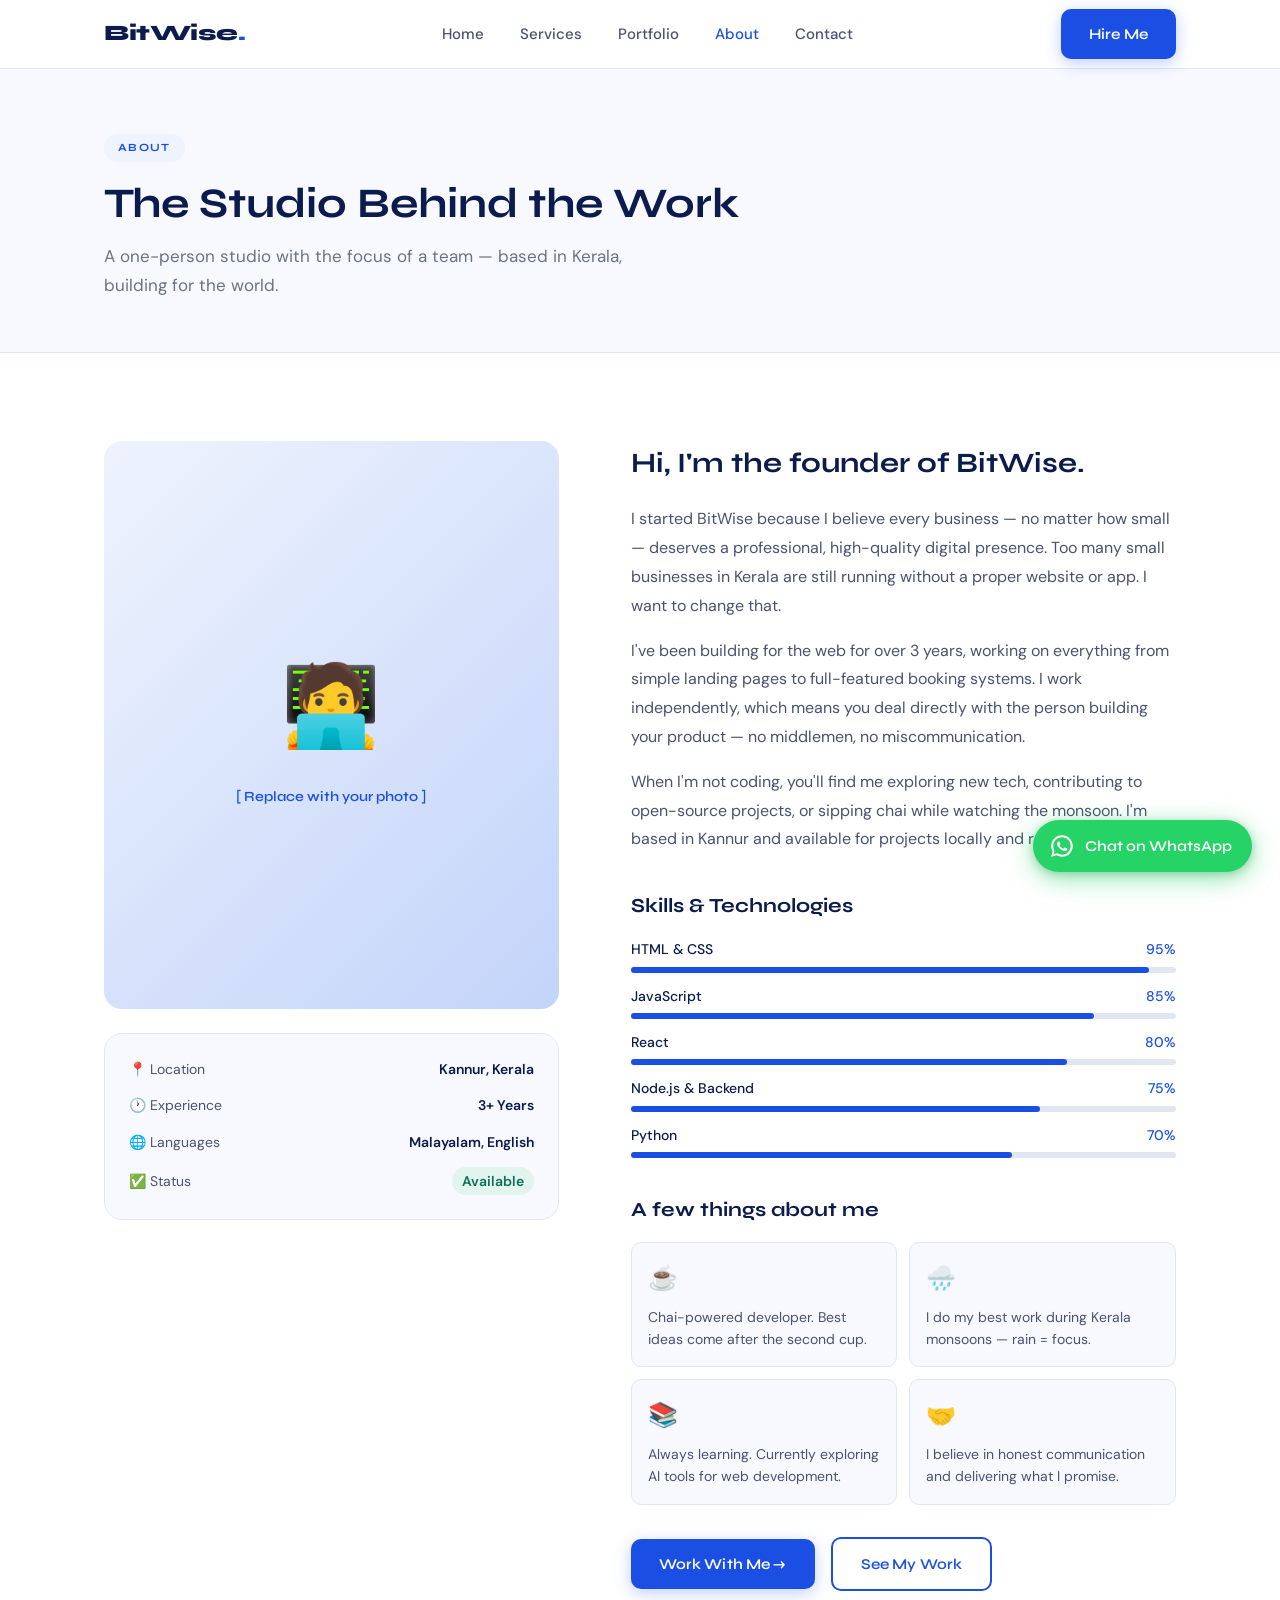
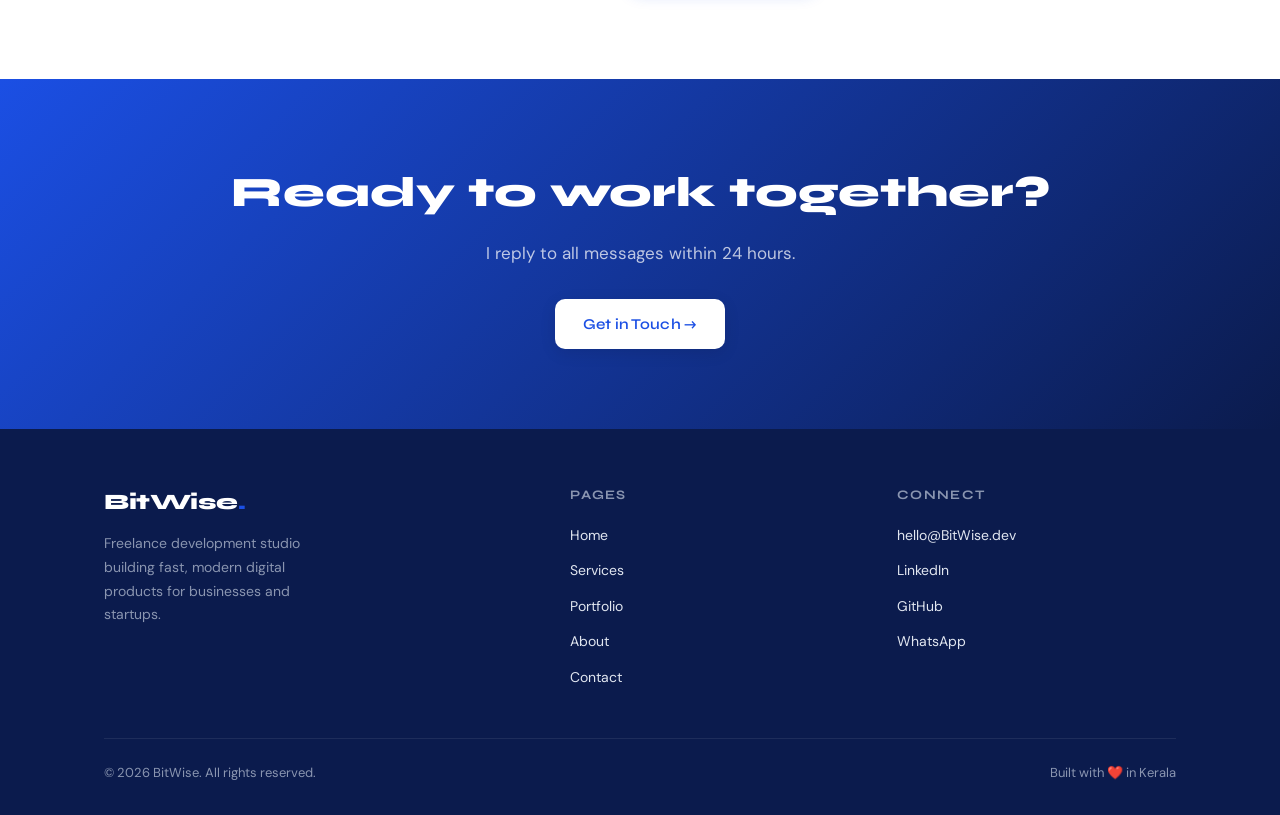
==== about.html @ d776d539 "Add files via upload" ====
<!DOCTYPE html>
<html lang="en">
<head>
  <meta charset="UTF-8" />
  <meta name="viewport" content="width=device-width, initial-scale=1.0" />
  <title>About — BitWise</title>
  <meta name="description" content="Learn about BitWise — a freelance development studio based in Kerala, India." />
  <link rel="stylesheet" href="style.css" />
</head>
<body>

  <nav class="navbar">
    <div class="container nav-inner">
      <a href="index.html" class="nav-logo">BitWise<span>.</span></a>
      <ul class="nav-links">
        <li><a href="index.html">Home</a></li>
        <li><a href="services.html">Services</a></li>
        <li><a href="portfolio.html">Portfolio</a></li>
        <li><a href="about.html" class="active">About</a></li>
        <li><a href="contact.html">Contact</a></li>
      </ul>
      <a href="contact.html" class="btn btn-primary nav-cta">Hire Me</a>
      <div class="nav-hamburger" onclick="openMenu()"><span></span><span></span><span></span></div>
    </div>
  </nav>
  <div class="mobile-menu" id="mobileMenu">
    <button class="mobile-close" onclick="closeMenu()">✕</button>
    <a href="index.html" onclick="closeMenu()">Home</a>
    <a href="services.html" onclick="closeMenu()">Services</a>
    <a href="portfolio.html" onclick="closeMenu()">Portfolio</a>
    <a href="about.html" onclick="closeMenu()">About</a>
    <a href="contact.html" onclick="closeMenu()">Contact</a>
    <a href="contact.html" class="btn btn-primary" onclick="closeMenu()">Hire Me</a>
  </div>

  <!-- PAGE HEADER -->
  <section style="background:var(--off-white);border-bottom:1px solid var(--gray-200);padding:64px 0 52px;">
    <div class="container">
      <div class="tag fade-up">About</div>
      <h1 class="section-title fade-up delay-1">The Studio Behind the Work</h1>
      <p class="section-sub fade-up delay-2">A one-person studio with the focus of a team — based in Kerala, building for the world.</p>
    </div>
  </section>

  <!-- ABOUT CONTENT -->
  <section class="section">
    <div class="container">
      <div style="display:grid;grid-template-columns:1fr 1.2fr;gap:72px;align-items:start;">

        <!-- Photo placeholder -->
        <div style="position:sticky;top:88px;">
          <div style="background:linear-gradient(135deg,var(--blue-light),var(--blue-mid));border-radius:var(--radius-lg);aspect-ratio:4/5;display:flex;flex-direction:column;align-items:center;justify-content:center;gap:16px;">
            <div style="font-size:80px;">🧑‍💻</div>
            <p style="font-family:var(--font-head);font-size:14px;font-weight:600;color:var(--blue);">[ Replace with your photo ]</p>
          </div>
          <div style="margin-top:24px;background:var(--off-white);border:1px solid var(--gray-200);border-radius:var(--radius-lg);padding:24px;">
            <div style="display:flex;flex-direction:column;gap:14px;">
              <div style="display:flex;justify-content:space-between;align-items:center;font-size:14px;">
                <span style="color:var(--gray-600);">📍 Location</span>
                <span style="font-weight:600;color:var(--navy);">Kannur, Kerala</span>
              </div>
              <div style="display:flex;justify-content:space-between;align-items:center;font-size:14px;">
                <span style="color:var(--gray-600);">🕐 Experience</span>
                <span style="font-weight:600;color:var(--navy);">3+ Years</span>
              </div>
              <div style="display:flex;justify-content:space-between;align-items:center;font-size:14px;">
                <span style="color:var(--gray-600);">🌐 Languages</span>
                <span style="font-weight:600;color:var(--navy);">Malayalam, English</span>
              </div>
              <div style="display:flex;justify-content:space-between;align-items:center;font-size:14px;">
                <span style="color:var(--gray-600);">✅ Status</span>
                <span style="font-weight:600;color:#0F6E56;background:#E1F5EE;padding:3px 10px;border-radius:100px;">Available</span>
              </div>
            </div>
          </div>
        </div>

        <!-- Story -->
        <div>
          <h2 style="font-family:var(--font-head);font-size:28px;font-weight:700;color:var(--navy);margin-bottom:20px;">Hi, I'm the founder of BitWise.</h2>
          <div style="display:flex;flex-direction:column;gap:16px;font-size:16px;color:var(--gray-600);line-height:1.8;margin-bottom:36px;">
            <p>I started BitWise because I believe every business — no matter how small — deserves a professional, high-quality digital presence. Too many small businesses in Kerala are still running without a proper website or app. I want to change that.</p>
            <p>I've been building for the web for over 3 years, working on everything from simple landing pages to full-featured booking systems. I work independently, which means you deal directly with the person building your product — no middlemen, no miscommunication.</p>
            <p>When I'm not coding, you'll find me exploring new tech, contributing to open-source projects, or sipping chai while watching the monsoon. I'm based in Kannur and available for projects locally and remotely.</p>
          </div>

          <!-- Skills -->
          <h3 style="font-family:var(--font-head);font-size:20px;font-weight:700;color:var(--navy);margin-bottom:16px;">Skills & Technologies</h3>
          <div style="display:flex;flex-direction:column;gap:12px;margin-bottom:36px;">
            <div>
              <div style="display:flex;justify-content:space-between;margin-bottom:6px;font-size:14px;font-weight:500;color:var(--navy);">
                <span>HTML & CSS</span><span style="color:var(--blue);">95%</span>
              </div>
              <div style="background:var(--gray-200);border-radius:100px;height:6px;">
                <div style="background:var(--blue);width:95%;height:6px;border-radius:100px;"></div>
              </div>
            </div>
            <div>
              <div style="display:flex;justify-content:space-between;margin-bottom:6px;font-size:14px;font-weight:500;color:var(--navy);">
                <span>JavaScript</span><span style="color:var(--blue);">85%</span>
              </div>
              <div style="background:var(--gray-200);border-radius:100px;height:6px;">
                <div style="background:var(--blue);width:85%;height:6px;border-radius:100px;"></div>
              </div>
            </div>
            <div>
              <div style="display:flex;justify-content:space-between;margin-bottom:6px;font-size:14px;font-weight:500;color:var(--navy);">
                <span>React</span><span style="color:var(--blue);">80%</span>
              </div>
              <div style="background:var(--gray-200);border-radius:100px;height:6px;">
                <div style="background:var(--blue);width:80%;height:6px;border-radius:100px;"></div>
              </div>
            </div>
            <div>
              <div style="display:flex;justify-content:space-between;margin-bottom:6px;font-size:14px;font-weight:500;color:var(--navy);">
                <span>Node.js & Backend</span><span style="color:var(--blue);">75%</span>
              </div>
              <div style="background:var(--gray-200);border-radius:100px;height:6px;">
                <div style="background:var(--blue);width:75%;height:6px;border-radius:100px;"></div>
              </div>
            </div>
            <div>
              <div style="display:flex;justify-content:space-between;margin-bottom:6px;font-size:14px;font-weight:500;color:var(--navy);">
                <span>Python</span><span style="color:var(--blue);">70%</span>
              </div>
              <div style="background:var(--gray-200);border-radius:100px;height:6px;">
                <div style="background:var(--blue);width:70%;height:6px;border-radius:100px;"></div>
              </div>
            </div>
          </div>

          <!-- Fun facts -->
          <h3 style="font-family:var(--font-head);font-size:20px;font-weight:700;color:var(--navy);margin-bottom:16px;">A few things about me</h3>
          <div style="display:grid;grid-template-columns:1fr 1fr;gap:12px;">
            <div style="background:var(--off-white);border:1px solid var(--gray-200);border-radius:var(--radius);padding:16px;">
              <div style="font-size:24px;margin-bottom:8px;">☕</div>
              <div style="font-size:14px;color:var(--gray-600);">Chai-powered developer. Best ideas come after the second cup.</div>
            </div>
            <div style="background:var(--off-white);border:1px solid var(--gray-200);border-radius:var(--radius);padding:16px;">
              <div style="font-size:24px;margin-bottom:8px;">🌧️</div>
              <div style="font-size:14px;color:var(--gray-600);">I do my best work during Kerala monsoons — rain = focus.</div>
            </div>
            <div style="background:var(--off-white);border:1px solid var(--gray-200);border-radius:var(--radius);padding:16px;">
              <div style="font-size:24px;margin-bottom:8px;">📚</div>
              <div style="font-size:14px;color:var(--gray-600);">Always learning. Currently exploring AI tools for web development.</div>
            </div>
            <div style="background:var(--off-white);border:1px solid var(--gray-200);border-radius:var(--radius);padding:16px;">
              <div style="font-size:24px;margin-bottom:8px;">🤝</div>
              <div style="font-size:14px;color:var(--gray-600);">I believe in honest communication and delivering what I promise.</div>
            </div>
          </div>

          <div style="margin-top:32px;">
            <a href="contact.html" class="btn btn-primary" style="margin-right:12px;">Work With Me →</a>
            <a href="portfolio.html" class="btn btn-outline">See My Work</a>
          </div>
        </div>

      </div>
    </div>
  </section>

  <!-- CTA -->
  <section style="background:linear-gradient(135deg,var(--blue) 0%,var(--navy) 100%);padding:80px 0;">
    <div class="container text-center">
      <h2 style="font-family:var(--font-head);font-size:clamp(26px,4vw,42px);font-weight:800;color:white;margin-bottom:14px;">Ready to work together?</h2>
      <p style="font-size:17px;color:rgba(255,255,255,0.72);margin-bottom:32px;">I reply to all messages within 24 hours.</p>
      <a href="contact.html" class="btn btn-white">Get in Touch →</a>
    </div>
  </section>

  <footer>
    <div class="container">
      <div class="footer-inner">
        <div class="footer-brand">
          <div class="nav-logo">BitWise<span style="color:var(--blue);">.</span></div>
          <p>Freelance development studio building fast, modern digital products for businesses and startups.</p>
        </div>
        <div class="footer-col">
          <h4>Pages</h4>
          <ul>
            <li><a href="index.html">Home</a></li>
            <li><a href="services.html">Services</a></li>
            <li><a href="portfolio.html">Portfolio</a></li>
            <li><a href="about.html">About</a></li>
            <li><a href="contact.html">Contact</a></li>
          </ul>
        </div>
        <div class="footer-col">
          <h4>Connect</h4>
          <ul>
            <li><a href="mailto:hello@BitWise.dev">hello@BitWise.dev</a></li>
            <li><a href="#">LinkedIn</a></li>
            <li><a href="#">GitHub</a></li>
            <li><a href="#">WhatsApp</a></li>
          </ul>
        </div>
      </div>
      <div class="footer-bottom">
        <span>© 2026 BitWise. All rights reserved.</span>
        <span>Built with ❤️ in Kerala</span>
      </div>
    </div>
  </footer>

  <!-- ===== FLOATING WHATSAPP BUTTON ===== -->
  <a href="https://wa.me/919999999999" target="_blank" rel="noopener noreferrer" id="whatsappBtn" title="Chat on WhatsApp">
    <svg xmlns="http://www.w3.org/2000/svg" viewBox="0 0 48 48" width="26" height="26" fill="white">
      <path d="M24 4C13 4 4 13 4 24c0 3.6 1 7 2.7 9.9L4 44l10.4-2.7C17.2 43 20.5 44 24 44c11 0 20-9 20-20S35 4 24 4zm0 36c-3.1 0-6.1-.8-8.7-2.4l-.6-.4-6.2 1.6 1.7-6-.4-.6C8.8 30.1 8 27.1 8 24 8 15.2 15.2 8 24 8s16 7.2 16 16-7.2 16-16 16zm8.7-11.8c-.5-.2-2.8-1.4-3.2-1.5-.4-.2-.7-.2-1 .2-.3.5-1.2 1.5-1.4 1.8-.3.3-.5.3-1 .1-.5-.2-2-.7-3.8-2.3-1.4-1.2-2.3-2.8-2.6-3.2-.3-.5 0-.7.2-1 .2-.2.5-.5.7-.8.2-.3.3-.5.4-.8.1-.3 0-.6-.1-.8-.1-.2-1-2.5-1.4-3.4-.4-.9-.8-.8-1-.8h-.9c-.3 0-.8.1-1.2.6-.4.5-1.6 1.6-1.6 3.8s1.7 4.4 1.9 4.7c.2.3 3.3 5.1 8 7.1 1.1.5 2 .8 2.7 1 1.1.3 2.2.3 3 .2.9-.1 2.8-1.1 3.2-2.2.4-1.1.4-2 .3-2.2-.2-.2-.5-.3-1-.5z"/>
    </svg>
    <span>Chat on WhatsApp</span>
  </a>

  <script>
    function openMenu() { document.getElementById('mobileMenu').classList.add('open'); }
    function closeMenu() { document.getElementById('mobileMenu').classList.remove('open'); }
  </script>
</body>
</html>
---- style.css ----
/* =========================================
   NIL — Freelance Development Studio
   style.css — shared across all pages
   ========================================= */

@import url('https://fonts.googleapis.com/css2?family=Syne:wght@400;500;600;700;800&family=DM+Sans:ital,opsz,wght@0,9..40,300;0,9..40,400;0,9..40,500;1,9..40,300&display=swap');

/* ---- CSS Variables ---- */
:root {
  --blue:        #1B4FE4;
  --blue-dark:   #1239B5;
  --blue-light:  #EEF3FD;
  --blue-mid:    #C3D4FA;
  --navy:        #0B1B4D;
  --white:       #FFFFFF;
  --off-white:   #F7F9FF;
  --gray-100:    #F0F2F8;
  --gray-200:    #E1E6F0;
  --gray-400:    #8A95B0;
  --gray-600:    #4A5270;
  --gray-800:    #1E2340;
  --text:        #111827;
  --text-light:  #6B7280;
  --radius:      10px;
  --radius-lg:   18px;
  --shadow:      0 4px 24px rgba(27,79,228,0.10);
  --shadow-lg:   0 12px 40px rgba(27,79,228,0.16);
  --transition:  0.25s cubic-bezier(0.4,0,0.2,1);
  --font-head:   'Syne', sans-serif;
  --font-body:   'DM Sans', sans-serif;
  --max-w:       1120px;
}

/* ---- Reset ---- */
*, *::before, *::after { box-sizing: border-box; margin: 0; padding: 0; }
html { scroll-behavior: smooth; }
body {
  font-family: var(--font-body);
  color: var(--text);
  background: var(--white);
  line-height: 1.6;
  -webkit-font-smoothing: antialiased;
}
a { text-decoration: none; color: inherit; }
img { max-width: 100%; display: block; }
ul { list-style: none; }

/* ---- Utility ---- */
.container { max-width: var(--max-w); margin: 0 auto; padding: 0 24px; }
.section { padding: 88px 0; }
.section-sm { padding: 56px 0; }
.tag {
  display: inline-block;
  font-family: var(--font-head);
  font-size: 11px;
  font-weight: 700;
  letter-spacing: 0.12em;
  text-transform: uppercase;
  color: var(--blue);
  background: var(--blue-light);
  padding: 5px 14px;
  border-radius: 100px;
  margin-bottom: 18px;
}
.section-title {
  font-family: var(--font-head);
  font-size: clamp(28px, 4vw, 42px);
  font-weight: 700;
  color: var(--navy);
  line-height: 1.15;
  margin-bottom: 14px;
}
.section-sub {
  font-size: 17px;
  color: var(--text-light);
  max-width: 520px;
  line-height: 1.7;
}
.text-center { text-align: center; }
.text-center .section-sub { margin: 0 auto; }

/* ---- Buttons ---- */
.btn {
  display: inline-flex;
  align-items: center;
  gap: 8px;
  font-family: var(--font-head);
  font-size: 15px;
  font-weight: 600;
  padding: 13px 28px;
  border-radius: var(--radius);
  border: none;
  cursor: pointer;
  transition: var(--transition);
  letter-spacing: 0.01em;
}
.btn-primary {
  background: var(--blue);
  color: var(--white);
  box-shadow: 0 4px 16px rgba(27,79,228,0.28);
}
.btn-primary:hover {
  background: var(--blue-dark);
  transform: translateY(-2px);
  box-shadow: 0 8px 24px rgba(27,79,228,0.35);
}
.btn-outline {
  background: transparent;
  color: var(--blue);
  border: 2px solid var(--blue);
}
.btn-outline:hover {
  background: var(--blue-light);
  transform: translateY(-2px);
}
.btn-white {
  background: var(--white);
  color: var(--blue);
  box-shadow: 0 4px 16px rgba(0,0,0,0.10);
}
.btn-white:hover {
  transform: translateY(-2px);
  box-shadow: 0 8px 24px rgba(0,0,0,0.15);
}

/* ---- Navbar ---- */
.navbar {
  position: sticky;
  top: 0;
  z-index: 100;
  background: rgba(255,255,255,0.92);
  backdrop-filter: blur(12px);
  border-bottom: 1px solid var(--gray-200);
}
.nav-inner {
  display: flex;
  align-items: center;
  justify-content: space-between;
  height: 68px;
}
.nav-logo {
  font-family: var(--font-head);
  font-size: 22px;
  font-weight: 800;
  color: var(--navy);
  letter-spacing: -0.02em;
}
.nav-logo span { color: var(--blue); }
.nav-links {
  display: flex;
  align-items: center;
  gap: 36px;
}
.nav-links a {
  font-size: 15px;
  font-weight: 500;
  color: var(--gray-600);
  transition: color var(--transition);
}
.nav-links a:hover, .nav-links a.active { color: var(--blue); }
.nav-cta { margin-left: 12px; }
.nav-hamburger {
  display: none;
  flex-direction: column;
  gap: 5px;
  cursor: pointer;
  padding: 4px;
}
.nav-hamburger span {
  display: block;
  width: 24px;
  height: 2px;
  background: var(--navy);
  border-radius: 2px;
  transition: var(--transition);
}
.mobile-menu {
  display: none;
  position: fixed;
  inset: 0;
  background: var(--white);
  z-index: 200;
  flex-direction: column;
  align-items: center;
  justify-content: center;
  gap: 32px;
}
.mobile-menu.open { display: flex; }
.mobile-menu a {
  font-family: var(--font-head);
  font-size: 28px;
  font-weight: 700;
  color: var(--navy);
  transition: color var(--transition);
}
.mobile-menu a:hover { color: var(--blue); }
.mobile-close {
  position: absolute;
  top: 20px;
  right: 24px;
  font-size: 32px;
  cursor: pointer;
  color: var(--gray-600);
  background: none;
  border: none;
}

/* ---- Footer ---- */
footer {
  background: var(--navy);
  color: var(--gray-200);
  padding: 56px 0 32px;
}
.footer-inner {
  display: grid;
  grid-template-columns: 1.5fr 1fr 1fr;
  gap: 48px;
  margin-bottom: 48px;
}
.footer-brand .nav-logo { color: var(--white); margin-bottom: 12px; }
.footer-brand p { font-size: 14px; color: var(--gray-400); line-height: 1.7; max-width: 240px; }
.footer-col h4 {
  font-family: var(--font-head);
  font-size: 13px;
  font-weight: 700;
  letter-spacing: 0.1em;
  text-transform: uppercase;
  color: var(--gray-400);
  margin-bottom: 16px;
}
.footer-col ul { display: flex; flex-direction: column; gap: 10px; }
.footer-col ul a { font-size: 14px; color: var(--gray-200); transition: color var(--transition); }
.footer-col ul a:hover { color: var(--white); }
.footer-bottom {
  border-top: 1px solid rgba(255,255,255,0.08);
  padding-top: 24px;
  display: flex;
  align-items: center;
  justify-content: space-between;
  font-size: 13px;
  color: var(--gray-400);
}

/* ---- Cards ---- */
.card {
  background: var(--white);
  border: 1px solid var(--gray-200);
  border-radius: var(--radius-lg);
  padding: 32px;
  transition: var(--transition);
}
.card:hover {
  border-color: var(--blue-mid);
  box-shadow: var(--shadow);
  transform: translateY(-4px);
}
.card-icon {
  width: 52px;
  height: 52px;
  border-radius: var(--radius);
  background: var(--blue-light);
  display: flex;
  align-items: center;
  justify-content: center;
  margin-bottom: 20px;
  font-size: 24px;
}

/* ---- Grid helpers ---- */
.grid-3 { display: grid; grid-template-columns: repeat(3,1fr); gap: 24px; }
.grid-2 { display: grid; grid-template-columns: repeat(2,1fr); gap: 24px; }

/* ---- Responsive ---- */
@media (max-width: 900px) {
  .grid-3 { grid-template-columns: repeat(2,1fr); }
  .footer-inner { grid-template-columns: 1fr 1fr; }
}
@media (max-width: 640px) {
  .grid-3, .grid-2 { grid-template-columns: 1fr; }
  .footer-inner { grid-template-columns: 1fr; gap: 32px; }
  .nav-links, .nav-cta { display: none; }
  .nav-hamburger { display: flex; }
  .footer-bottom { flex-direction: column; gap: 8px; text-align: center; }
  .section { padding: 64px 0; }
}

/* ---- WhatsApp Floating Button ---- */
#whatsappBtn {
  position: fixed;
  bottom: 28px;
  right: 28px;
  z-index: 99999;
  background: #25D366;
  color: white;
  display: flex;
  align-items: center;
  gap: 10px;
  padding: 13px 20px 13px 16px;
  border-radius: 50px;
  font-family: var(--font-head);
  font-size: 15px;
  font-weight: 600;
  text-decoration: none;
  box-shadow: 0 6px 24px rgba(37,211,102,0.55), 0 2px 8px rgba(0,0,0,0.18);
  transition: transform 0.25s ease, box-shadow 0.25s ease;
  animation: waBounce 1.8s ease infinite;
}
#whatsappBtn:hover {
  transform: translateY(-4px) scale(1.04);
  box-shadow: 0 12px 32px rgba(37,211,102,0.65);
  animation: none;
  color: white;
}
@keyframes waBounce {
  0%, 100% { transform: translateY(0); }
  50%       { transform: translateY(-6px); }
}

/* ---- Page fade-in animation ---- */
@keyframes fadeUp {
  from { opacity: 0; transform: translateY(28px); }
  to   { opacity: 1; transform: translateY(0); }
}
.fade-up { animation: fadeUp 0.65s ease both; }
.delay-1 { animation-delay: 0.1s; }
.delay-2 { animation-delay: 0.2s; }
.delay-3 { animation-delay: 0.3s; }
.delay-4 { animation-delay: 0.4s; }
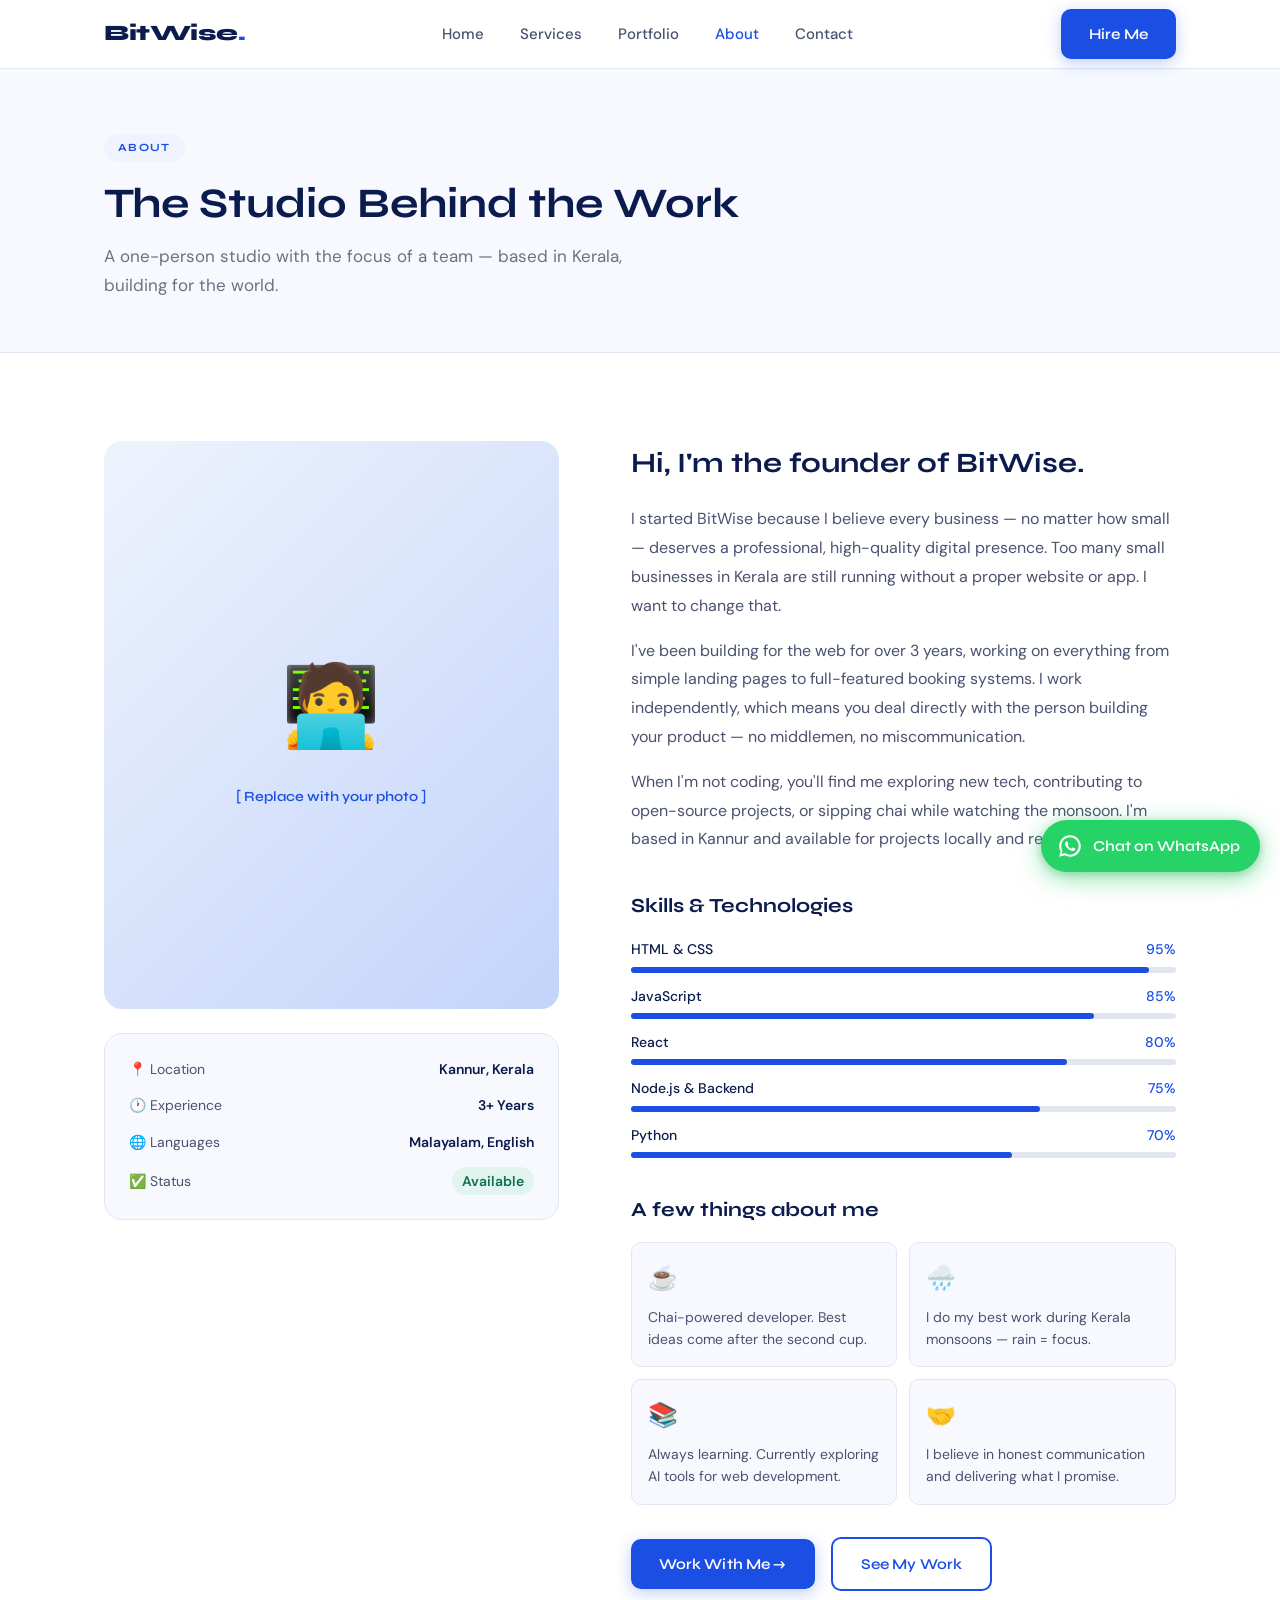
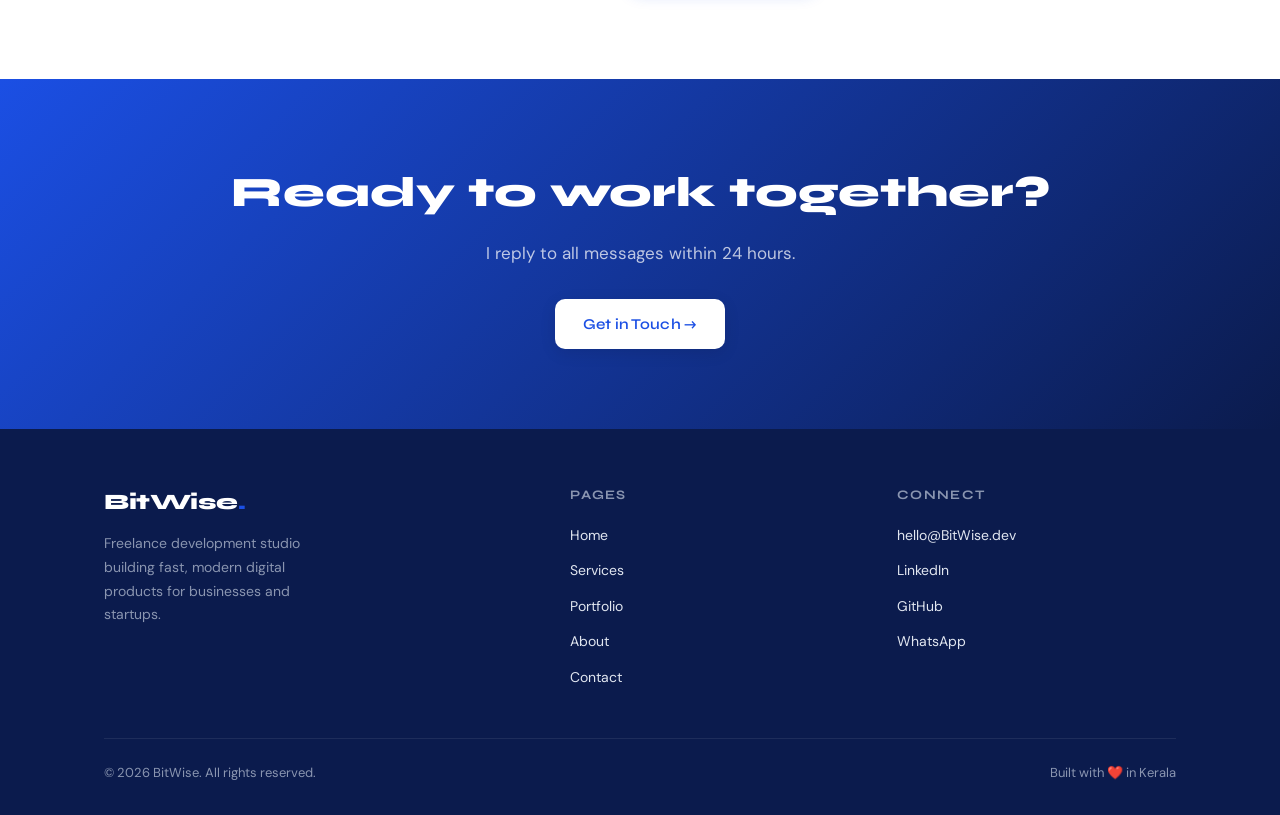
==== commit 79bf86ef: "Add files via upload" ====
--- a/about.html
+++ b/about.html
@@ -2,7 +2,7 @@
 <html lang="en">
 <head>
   <meta charset="UTF-8" />
-  <meta name="viewport" content="width=device-width, initial-scale=1.0" />
+  <meta name="viewport" content="width=device-width, initial-scale=1.0, viewport-fit=cover" />
   <title>About — BitWise</title>
   <meta name="description" content="Learn about BitWise — a freelance development studio based in Kerala, India." />
   <link rel="stylesheet" href="style.css" />
@@ -212,6 +212,21 @@
   </a>
 
   <script>
+    // Fix WhatsApp button on mobile — locks position regardless of browser chrome
+    (function() {
+      function fixWaBtn() {
+        var btn = document.getElementById("whatsappBtn");
+        if (!btn) return;
+        btn.style.position = "fixed";
+        btn.style.bottom = "28px";
+        btn.style.right = "20px";
+      }
+      window.addEventListener("load", fixWaBtn);
+      window.addEventListener("scroll", fixWaBtn, { passive: true });
+      window.addEventListener("resize", fixWaBtn);
+      window.addEventListener("orientationchange", fixWaBtn);
+    })();
+
     function openMenu() { document.getElementById('mobileMenu').classList.add('open'); }
     function closeMenu() { document.getElementById('mobileMenu').classList.remove('open'); }
   </script>
--- a/style.css
+++ b/style.css
@@ -302,18 +302,37 @@
   font-weight: 600;
   text-decoration: none;
   box-shadow: 0 6px 24px rgba(37,211,102,0.55), 0 2px 8px rgba(0,0,0,0.18);
-  transition: transform 0.25s ease, box-shadow 0.25s ease;
+  transition: box-shadow 0.25s ease;
   animation: waBounce 1.8s ease infinite;
+  /* Fix for mobile browsers — use dynamic viewport height */
+  bottom: calc(28px + env(safe-area-inset-bottom));
+  will-change: transform;
+  -webkit-transform: translateZ(0);
+  transform: translateZ(0);
+  backface-visibility: hidden;
+  -webkit-backface-visibility: hidden;
 }
 #whatsappBtn:hover {
-  transform: translateY(-4px) scale(1.04);
   box-shadow: 0 12px 32px rgba(37,211,102,0.65);
   animation: none;
   color: white;
 }
 @keyframes waBounce {
-  0%, 100% { transform: translateY(0); }
-  50%       { transform: translateY(-6px); }
+  0%, 100% { transform: translateZ(0) translateY(0); }
+  50%       { transform: translateZ(0) translateY(-6px); }
+}
+@media (max-width: 640px) {
+  #whatsappBtn span { display: none; }
+  #whatsappBtn {
+    padding: 14px;
+    border-radius: 50%;
+    bottom: 24px;
+    right: 20px;
+    width: 56px;
+    height: 56px;
+    justify-content: center;
+    animation: none;
+  }
 }
 
 /* ---- Page fade-in animation ---- */
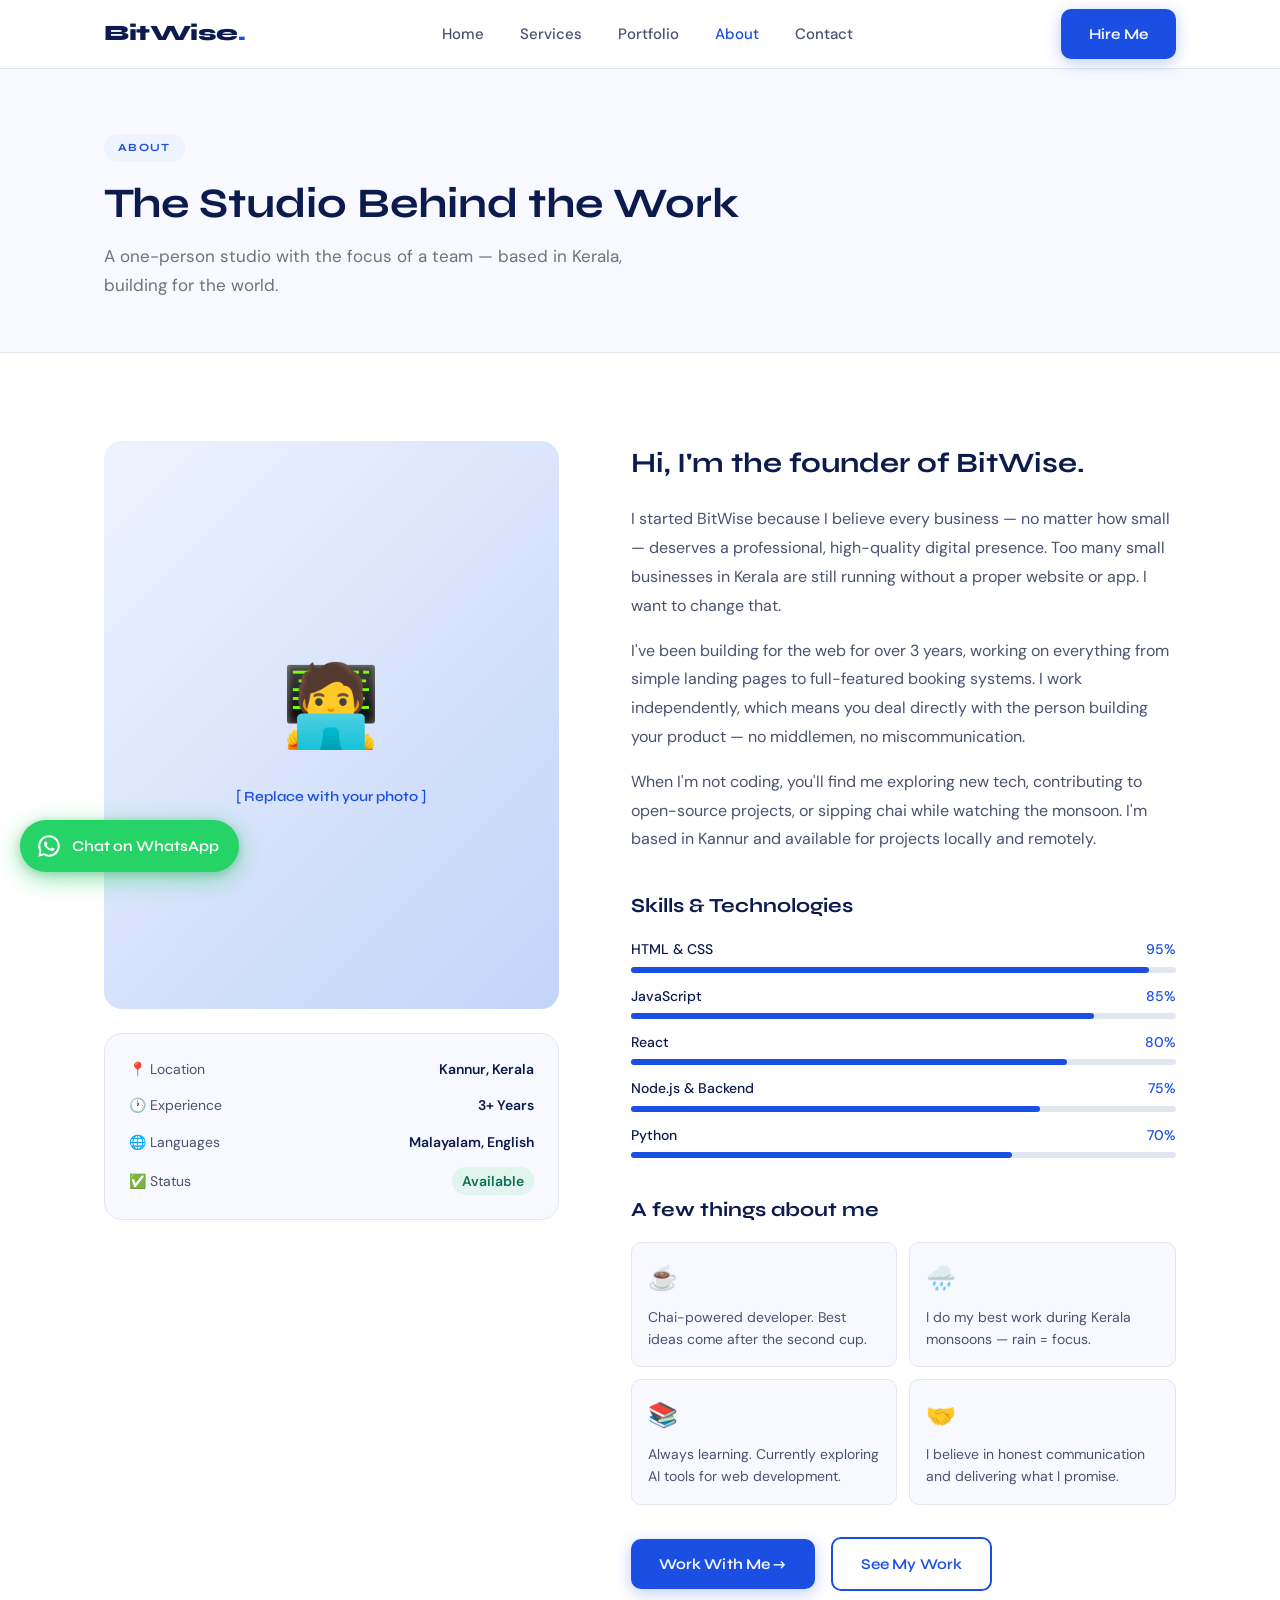
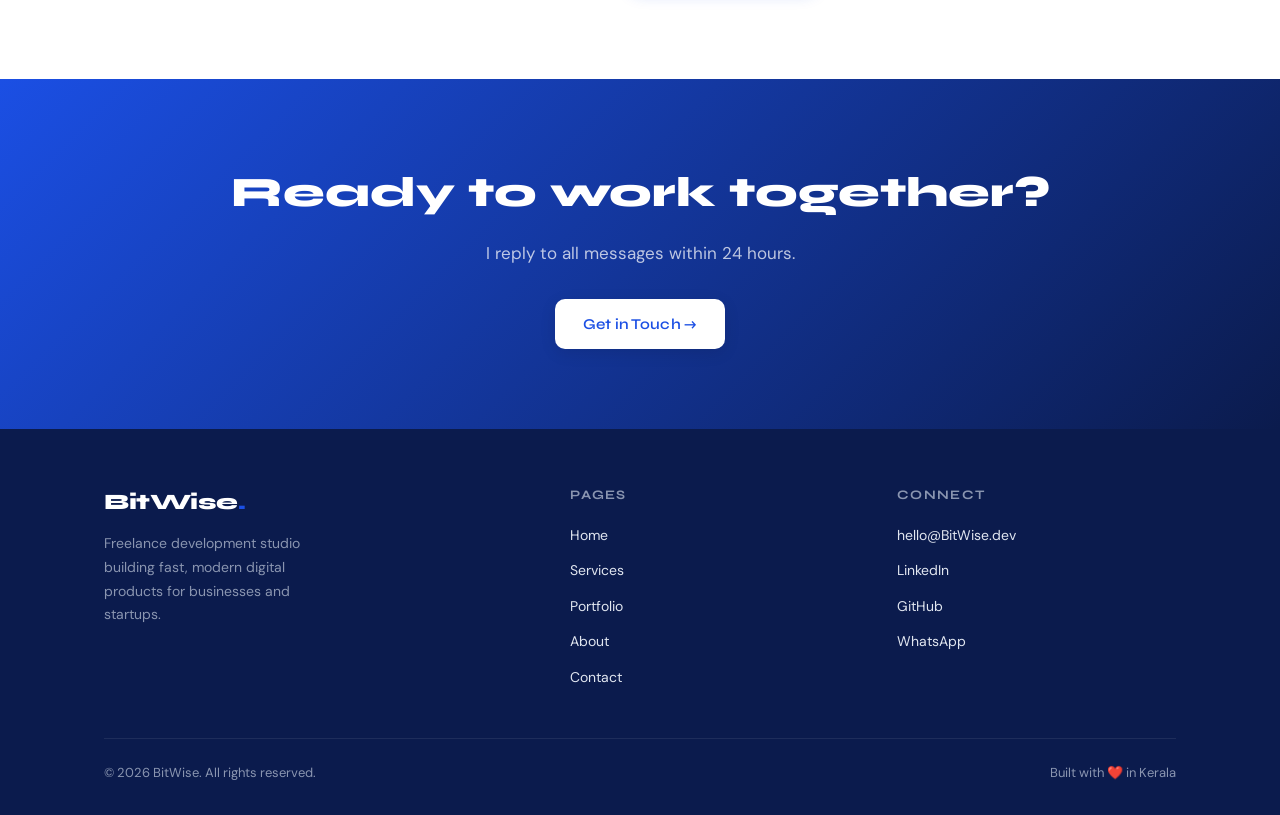
==== commit a66ef56b: "Add files via upload" ====
--- a/about.html
+++ b/about.html
@@ -219,7 +219,8 @@
         if (!btn) return;
         btn.style.position = "fixed";
         btn.style.bottom = "28px";
-        btn.style.right = "20px";
+        btn.style.right = "auto";
+        btn.style.left = "20px";
       }
       window.addEventListener("load", fixWaBtn);
       window.addEventListener("scroll", fixWaBtn, { passive: true });
--- a/style.css
+++ b/style.css
@@ -306,6 +306,8 @@
   animation: waBounce 1.8s ease infinite;
   /* Fix for mobile browsers — use dynamic viewport height */
   bottom: calc(28px + env(safe-area-inset-bottom));
+  right: auto;
+  left: 28px;
   will-change: transform;
   -webkit-transform: translateZ(0);
   transform: translateZ(0);
@@ -327,7 +329,8 @@
     padding: 14px;
     border-radius: 50%;
     bottom: 24px;
-    right: 20px;
+    left: 20px;
+    right: auto;
     width: 56px;
     height: 56px;
     justify-content: center;
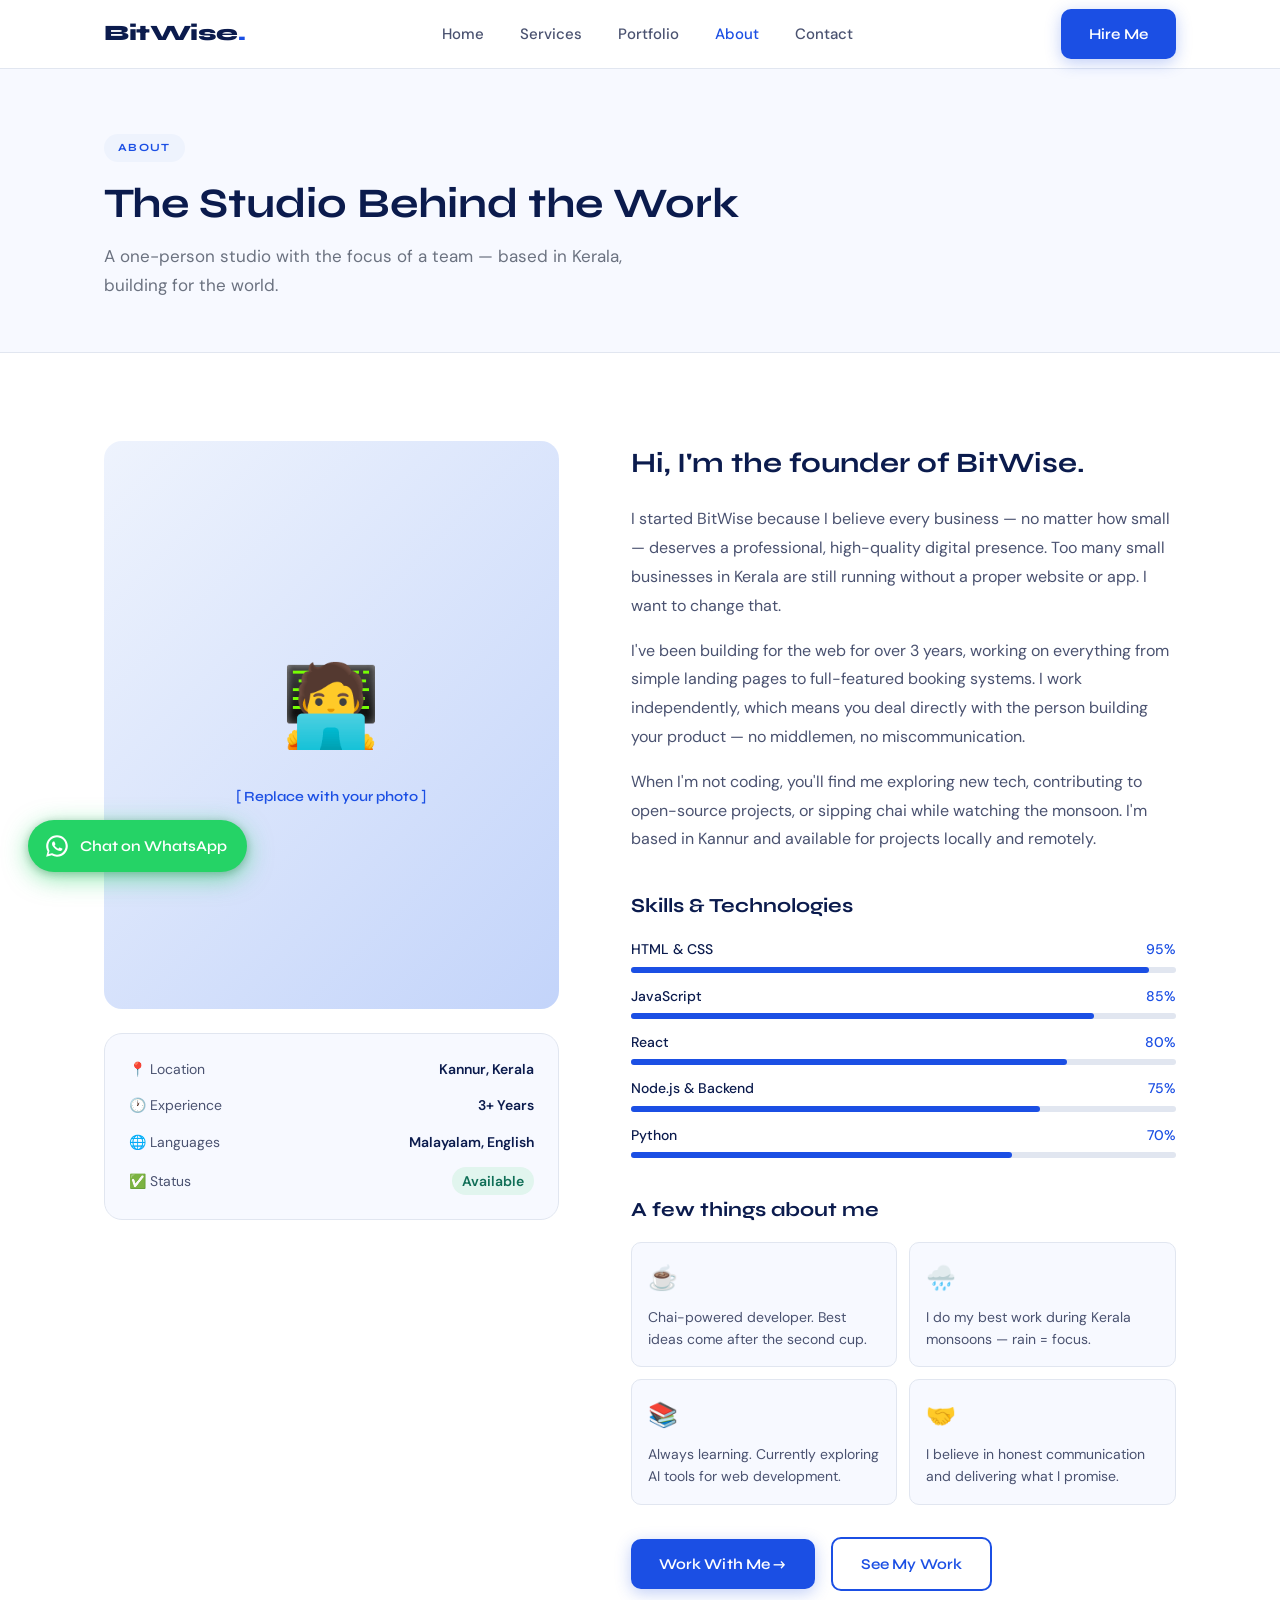
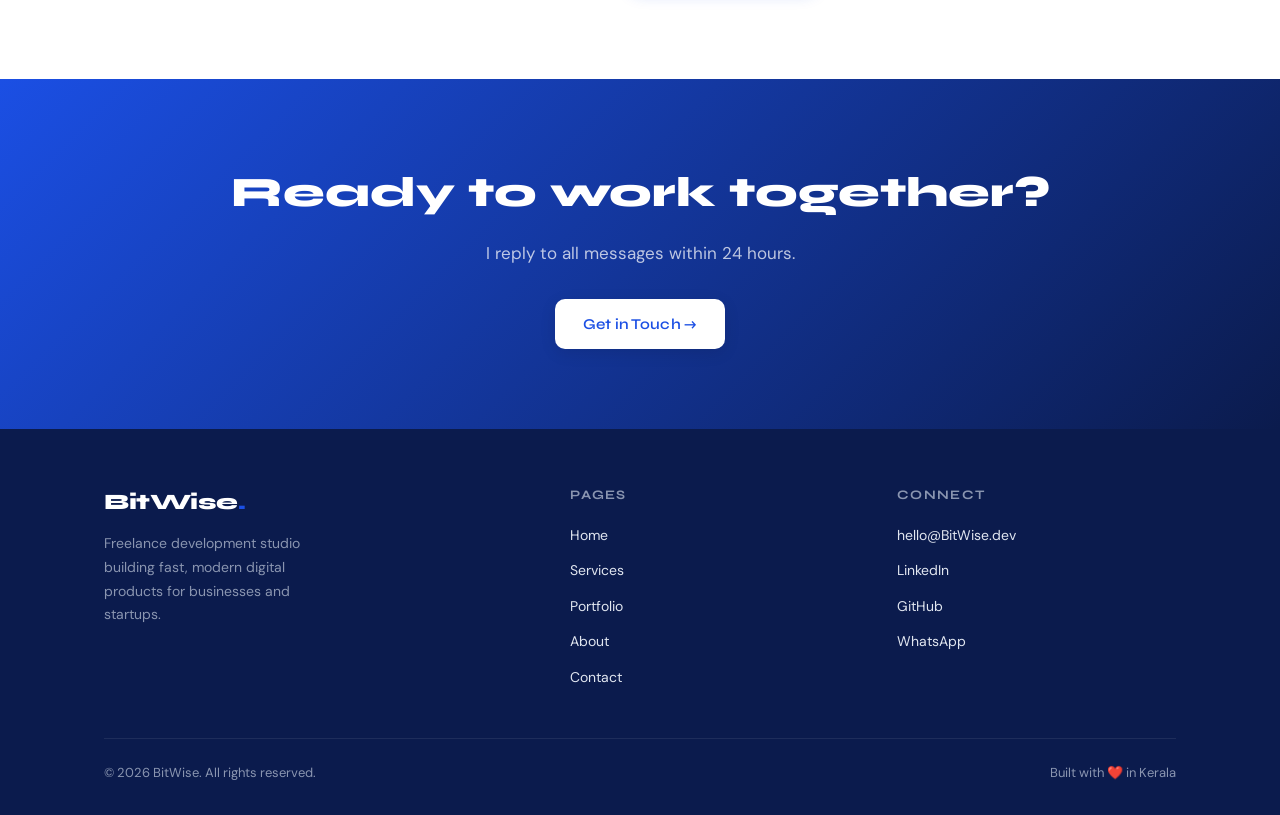
==== commit 08247c44: "Add files via upload" ====
--- a/about.html
+++ b/about.html
@@ -212,23 +212,7 @@
   </a>
 
   <script>
-    // Fix WhatsApp button on mobile — locks position regardless of browser chrome
-    (function() {
-      function fixWaBtn() {
-        var btn = document.getElementById("whatsappBtn");
-        if (!btn) return;
-        btn.style.position = "fixed";
-        btn.style.bottom = "28px";
-        btn.style.right = "auto";
-        btn.style.left = "20px";
-      }
-      window.addEventListener("load", fixWaBtn);
-      window.addEventListener("scroll", fixWaBtn, { passive: true });
-      window.addEventListener("resize", fixWaBtn);
-      window.addEventListener("orientationchange", fixWaBtn);
-    })();
-
-    function openMenu() { document.getElementById('mobileMenu').classList.add('open'); }
+        function openMenu() { document.getElementById('mobileMenu').classList.add('open'); }
     function closeMenu() { document.getElementById('mobileMenu').classList.remove('open'); }
   </script>
 </body>
--- a/style.css
+++ b/style.css
@@ -286,10 +286,12 @@
 
 /* ---- WhatsApp Floating Button ---- */
 #whatsappBtn {
-  position: fixed;
-  bottom: 28px;
-  right: 28px;
-  z-index: 99999;
+  position: fixed !important;
+  bottom: 28px !important;
+  left: 28px !important;
+  right: auto !important;
+  top: auto !important;
+  z-index: 999999 !important;
   background: #25D366;
   color: white;
   display: flex;
@@ -301,40 +303,24 @@
   font-size: 15px;
   font-weight: 600;
   text-decoration: none;
-  box-shadow: 0 6px 24px rgba(37,211,102,0.55), 0 2px 8px rgba(0,0,0,0.18);
-  transition: box-shadow 0.25s ease;
-  animation: waBounce 1.8s ease infinite;
-  /* Fix for mobile browsers — use dynamic viewport height */
-  bottom: calc(28px + env(safe-area-inset-bottom));
-  right: auto;
-  left: 28px;
-  will-change: transform;
-  -webkit-transform: translateZ(0);
-  transform: translateZ(0);
+  box-shadow: 0 6px 24px rgba(37,211,102,0.55), 0 2px 8px rgba(0,0,0,0.25);
+  -webkit-transform: translate3d(0,0,0);
+  transform: translate3d(0,0,0);
+  -webkit-backface-visibility: hidden;
   backface-visibility: hidden;
-  -webkit-backface-visibility: hidden;
-}
-#whatsappBtn:hover {
-  box-shadow: 0 12px 32px rgba(37,211,102,0.65);
-  animation: none;
-  color: white;
-}
-@keyframes waBounce {
-  0%, 100% { transform: translateZ(0) translateY(0); }
-  50%       { transform: translateZ(0) translateY(-6px); }
-}
+}
+#whatsappBtn:hover,
+#whatsappBtn:active { color: white; box-shadow: 0 12px 32px rgba(37,211,102,0.65); }
 @media (max-width: 640px) {
   #whatsappBtn span { display: none; }
   #whatsappBtn {
-    padding: 14px;
-    border-radius: 50%;
-    bottom: 24px;
-    left: 20px;
-    right: auto;
-    width: 56px;
-    height: 56px;
+    bottom: 24px !important;
+    left: 20px !important;
+    padding: 0 !important;
+    border-radius: 50% !important;
+    width: 56px !important;
+    height: 56px !important;
     justify-content: center;
-    animation: none;
   }
 }
 
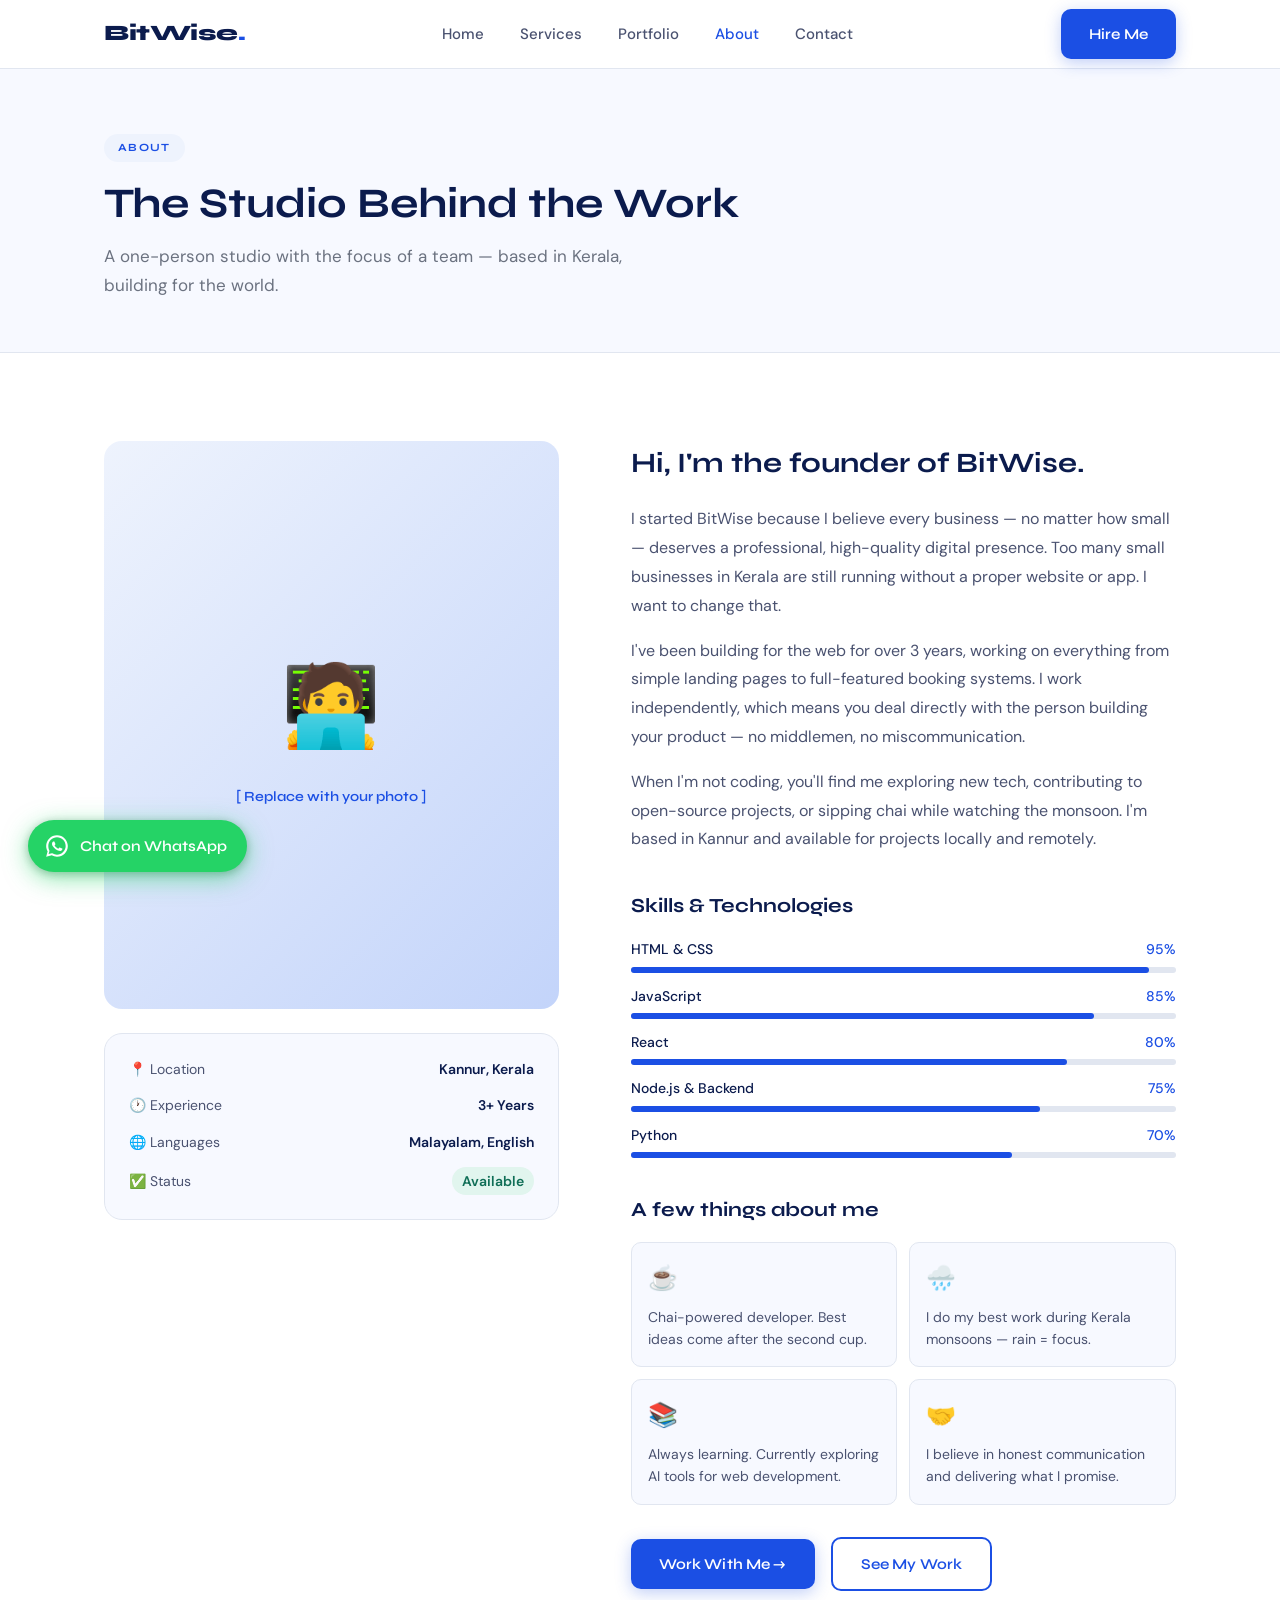
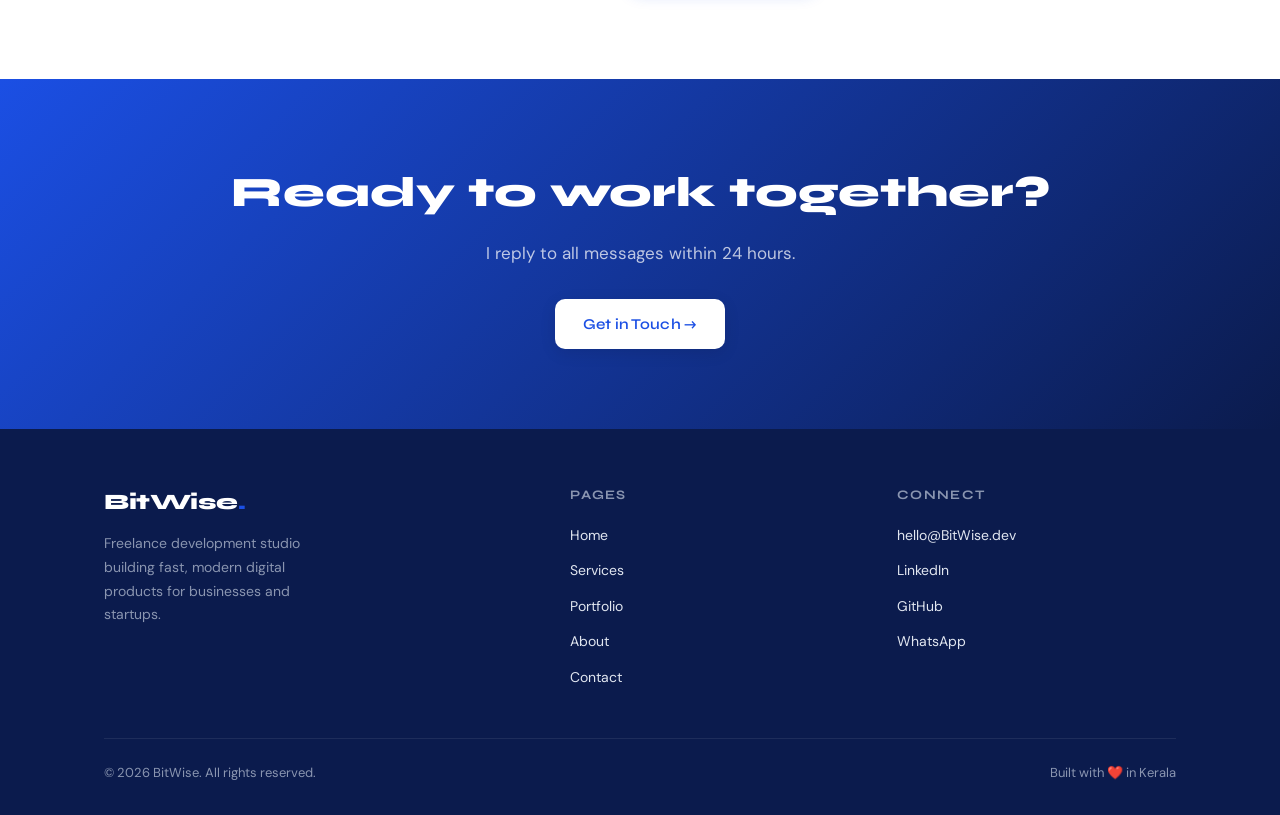
==== commit 1f39f0b6: "Add files via upload" ====
--- a/about.html
+++ b/about.html
@@ -3,8 +3,40 @@
 <head>
   <meta charset="UTF-8" />
   <meta name="viewport" content="width=device-width, initial-scale=1.0, viewport-fit=cover" />
-  <title>About — BitWise</title>
-  <meta name="description" content="Learn about BitWise — a freelance development studio based in Kerala, India." />
+  <title>About — Freelance Developer in Kannur Kerala | BitWise</title>
+  <meta name="description" content="BitWise is a freelance development studio based in Kannur, Kerala. We build websites and apps for businesses and startups. 3+ years experience, 20+ projects delivered." />
+  <meta name="keywords" content="freelance developer Kannur, web developer Kerala, about BitWise development, software developer Kerala" />
+  <meta name="robots" content="index, follow" />
+  <meta name="author" content="BitWise Development Studio" />
+  <link rel="canonical" href="https://BitWise.dev/about" />
+
+  <!-- Open Graph (Facebook, WhatsApp, LinkedIn previews) -->
+  <meta property="og:type" content="website" />
+  <meta property="og:title" content="About BitWise — Freelance Development Studio, Kerala" />
+  <meta property="og:description" content="Based in Kannur, Kerala. 3+ years of experience building websites and apps for businesses and startups." />
+  <meta property="og:url" content="https://BitWise.dev/about" />
+  <meta property="og:site_name" content="BitWise" />
+  <meta property="og:image" content="https://BitWise.dev/og-image.png" />
+  <meta property="og:image:width" content="1200" />
+  <meta property="og:image:height" content="630" />
+  <meta property="og:locale" content="en_IN" />
+
+  <!-- Twitter Card -->
+  <meta name="twitter:card" content="summary_large_image" />
+  <meta name="twitter:title" content="About BitWise — Freelance Development Studio, Kerala" />
+  <meta name="twitter:description" content="Based in Kannur, Kerala. 3+ years of experience building websites and apps for businesses and startups." />
+  <meta name="twitter:image" content="https://BitWise.dev/og-image.png" />
+
+  <!-- Schema.org Structured Data -->
+  <script type="application/ld+json">
+  {
+      "@context": "https://schema.org",
+      "@type": "AboutPage",
+      "name": "About BitWise",
+      "url": "https://BitWise.dev/about",
+      "description": "About BitWise — freelance development studio based in Kannur, Kerala."
+    }
+  </script>
   <link rel="stylesheet" href="style.css" />
 </head>
 <body>
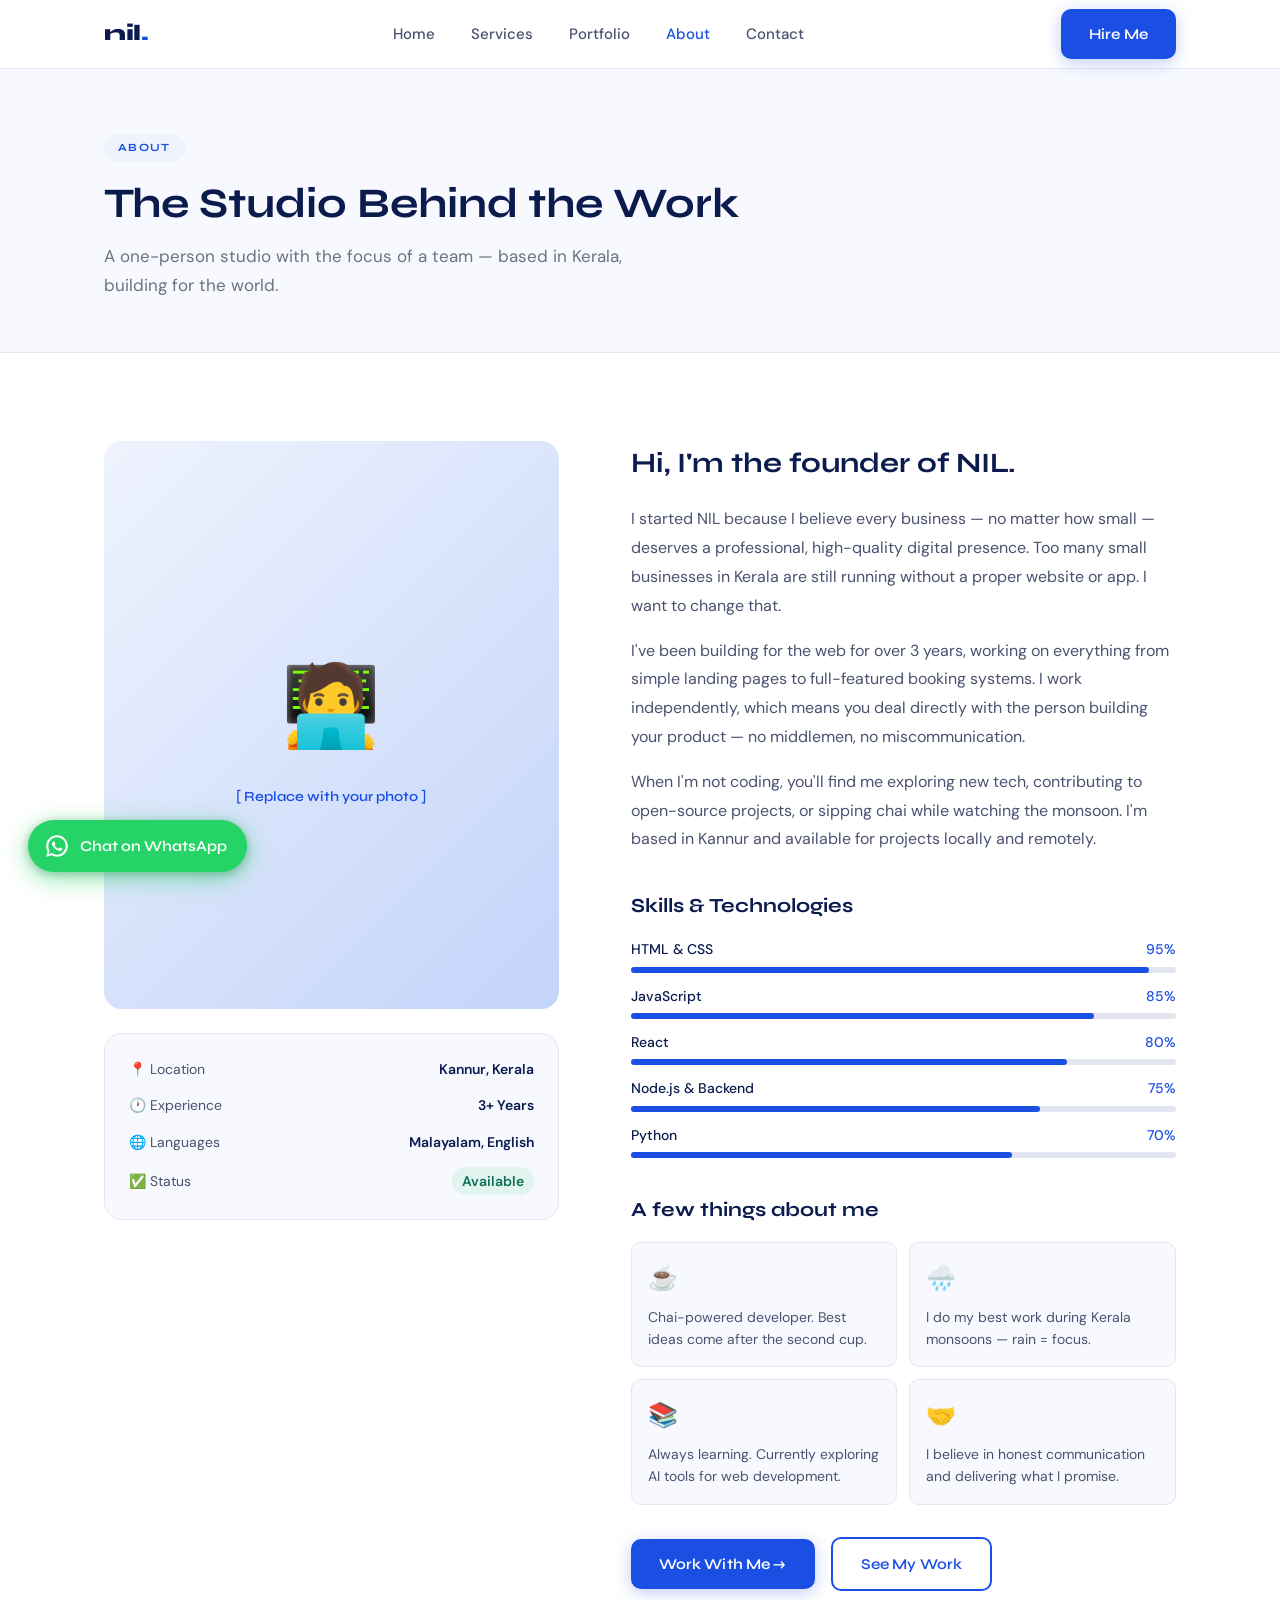
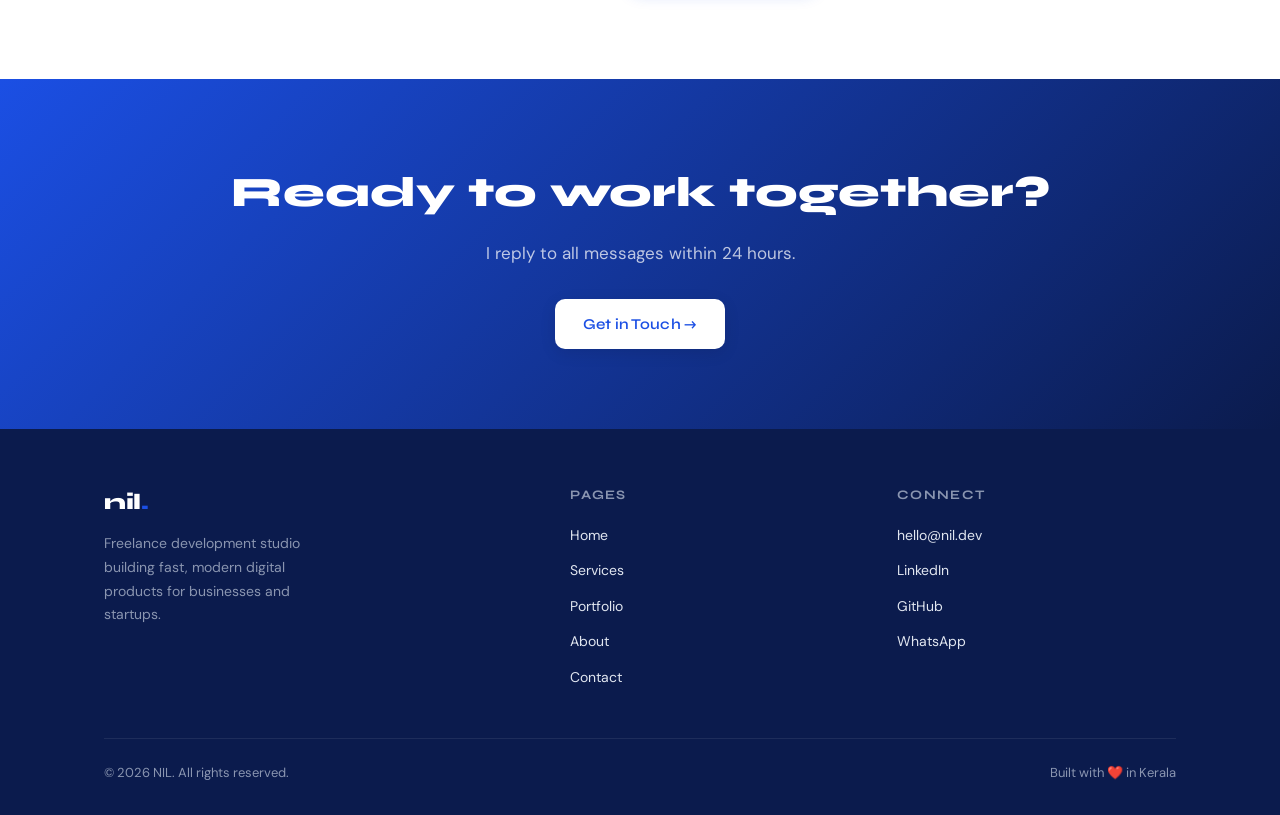
==== commit c626e666: "Add files via upload" ====
--- a/about.html
+++ b/about.html
@@ -3,38 +3,38 @@
 <head>
   <meta charset="UTF-8" />
   <meta name="viewport" content="width=device-width, initial-scale=1.0, viewport-fit=cover" />
-  <title>About — Freelance Developer in Kannur Kerala | BitWise</title>
-  <meta name="description" content="BitWise is a freelance development studio based in Kannur, Kerala. We build websites and apps for businesses and startups. 3+ years experience, 20+ projects delivered." />
-  <meta name="keywords" content="freelance developer Kannur, web developer Kerala, about BitWise development, software developer Kerala" />
+  <title>About — Freelance Developer in Kannur Kerala | NIL</title>
+  <meta name="description" content="NIL is a freelance development studio based in Kannur, Kerala. We build websites and apps for businesses and startups. 3+ years experience, 20+ projects delivered." />
+  <meta name="keywords" content="freelance developer Kannur, web developer Kerala, about NIL development, software developer Kerala" />
   <meta name="robots" content="index, follow" />
-  <meta name="author" content="BitWise Development Studio" />
-  <link rel="canonical" href="https://BitWise.dev/about" />
+  <meta name="author" content="NIL Development Studio" />
+  <link rel="canonical" href="https://nil.dev/about" />
 
   <!-- Open Graph (Facebook, WhatsApp, LinkedIn previews) -->
   <meta property="og:type" content="website" />
-  <meta property="og:title" content="About BitWise — Freelance Development Studio, Kerala" />
+  <meta property="og:title" content="About NIL — Freelance Development Studio, Kerala" />
   <meta property="og:description" content="Based in Kannur, Kerala. 3+ years of experience building websites and apps for businesses and startups." />
-  <meta property="og:url" content="https://BitWise.dev/about" />
-  <meta property="og:site_name" content="BitWise" />
-  <meta property="og:image" content="https://BitWise.dev/og-image.png" />
+  <meta property="og:url" content="https://nil.dev/about" />
+  <meta property="og:site_name" content="NIL" />
+  <meta property="og:image" content="https://nil.dev/og-image.png" />
   <meta property="og:image:width" content="1200" />
   <meta property="og:image:height" content="630" />
   <meta property="og:locale" content="en_IN" />
 
   <!-- Twitter Card -->
   <meta name="twitter:card" content="summary_large_image" />
-  <meta name="twitter:title" content="About BitWise — Freelance Development Studio, Kerala" />
+  <meta name="twitter:title" content="About NIL — Freelance Development Studio, Kerala" />
   <meta name="twitter:description" content="Based in Kannur, Kerala. 3+ years of experience building websites and apps for businesses and startups." />
-  <meta name="twitter:image" content="https://BitWise.dev/og-image.png" />
+  <meta name="twitter:image" content="https://nil.dev/og-image.png" />
 
   <!-- Schema.org Structured Data -->
   <script type="application/ld+json">
   {
       "@context": "https://schema.org",
       "@type": "AboutPage",
-      "name": "About BitWise",
-      "url": "https://BitWise.dev/about",
-      "description": "About BitWise — freelance development studio based in Kannur, Kerala."
+      "name": "About NIL",
+      "url": "https://nil.dev/about",
+      "description": "About NIL — freelance development studio based in Kannur, Kerala."
     }
   </script>
   <link rel="stylesheet" href="style.css" />
@@ -43,7 +43,7 @@
 
   <nav class="navbar">
     <div class="container nav-inner">
-      <a href="index.html" class="nav-logo">BitWise<span>.</span></a>
+      <a href="index.html" class="nav-logo">nil<span>.</span></a>
       <ul class="nav-links">
         <li><a href="index.html">Home</a></li>
         <li><a href="services.html">Services</a></li>
@@ -77,7 +77,7 @@
   <!-- ABOUT CONTENT -->
   <section class="section">
     <div class="container">
-      <div style="display:grid;grid-template-columns:1fr 1.2fr;gap:72px;align-items:start;">
+      <div class="mobile-stack" style="display:grid;grid-template-columns:1fr 1.2fr;gap:72px;align-items:start;">
 
         <!-- Photo placeholder -->
         <div style="position:sticky;top:88px;">
@@ -109,9 +109,9 @@
 
         <!-- Story -->
         <div>
-          <h2 style="font-family:var(--font-head);font-size:28px;font-weight:700;color:var(--navy);margin-bottom:20px;">Hi, I'm the founder of BitWise.</h2>
+          <h2 style="font-family:var(--font-head);font-size:28px;font-weight:700;color:var(--navy);margin-bottom:20px;">Hi, I'm the founder of NIL.</h2>
           <div style="display:flex;flex-direction:column;gap:16px;font-size:16px;color:var(--gray-600);line-height:1.8;margin-bottom:36px;">
-            <p>I started BitWise because I believe every business — no matter how small — deserves a professional, high-quality digital presence. Too many small businesses in Kerala are still running without a proper website or app. I want to change that.</p>
+            <p>I started NIL because I believe every business — no matter how small — deserves a professional, high-quality digital presence. Too many small businesses in Kerala are still running without a proper website or app. I want to change that.</p>
             <p>I've been building for the web for over 3 years, working on everything from simple landing pages to full-featured booking systems. I work independently, which means you deal directly with the person building your product — no middlemen, no miscommunication.</p>
             <p>When I'm not coding, you'll find me exploring new tech, contributing to open-source projects, or sipping chai while watching the monsoon. I'm based in Kannur and available for projects locally and remotely.</p>
           </div>
@@ -163,7 +163,7 @@
 
           <!-- Fun facts -->
           <h3 style="font-family:var(--font-head);font-size:20px;font-weight:700;color:var(--navy);margin-bottom:16px;">A few things about me</h3>
-          <div style="display:grid;grid-template-columns:1fr 1fr;gap:12px;">
+          <div class="mobile-stack" style="display:grid;grid-template-columns:1fr 1fr;gap:12px;">
             <div style="background:var(--off-white);border:1px solid var(--gray-200);border-radius:var(--radius);padding:16px;">
               <div style="font-size:24px;margin-bottom:8px;">☕</div>
               <div style="font-size:14px;color:var(--gray-600);">Chai-powered developer. Best ideas come after the second cup.</div>
@@ -205,7 +205,7 @@
     <div class="container">
       <div class="footer-inner">
         <div class="footer-brand">
-          <div class="nav-logo">BitWise<span style="color:var(--blue);">.</span></div>
+          <div class="nav-logo">nil<span style="color:var(--blue);">.</span></div>
           <p>Freelance development studio building fast, modern digital products for businesses and startups.</p>
         </div>
         <div class="footer-col">
@@ -221,7 +221,7 @@
         <div class="footer-col">
           <h4>Connect</h4>
           <ul>
-            <li><a href="mailto:hello@BitWise.dev">hello@BitWise.dev</a></li>
+            <li><a href="mailto:hello@nil.dev">hello@nil.dev</a></li>
             <li><a href="#">LinkedIn</a></li>
             <li><a href="#">GitHub</a></li>
             <li><a href="#">WhatsApp</a></li>
@@ -229,7 +229,7 @@
         </div>
       </div>
       <div class="footer-bottom">
-        <span>© 2026 BitWise. All rights reserved.</span>
+        <span>© 2026 NIL. All rights reserved.</span>
         <span>Built with ❤️ in Kerala</span>
       </div>
     </div>
--- a/style.css
+++ b/style.css
@@ -270,18 +270,123 @@
 .grid-3 { display: grid; grid-template-columns: repeat(3,1fr); gap: 24px; }
 .grid-2 { display: grid; grid-template-columns: repeat(2,1fr); gap: 24px; }
 
+/* mobile-stack — any 2-col inline grid that should collapse on phones */
+@media (max-width: 640px) {
+  .mobile-stack {
+    grid-template-columns: 1fr !important;
+    gap: 28px !important;
+  }
+}
+
 /* ---- Responsive ---- */
 @media (max-width: 900px) {
   .grid-3 { grid-template-columns: repeat(2,1fr); }
   .footer-inner { grid-template-columns: 1fr 1fr; }
 }
+
+/* ---- MOBILE (max 640px) — Full override ---- */
 @media (max-width: 640px) {
+
+  /* Base */
+  body { overflow-x: hidden; }
+  .container { padding: 0 18px; }
   .grid-3, .grid-2 { grid-template-columns: 1fr; }
-  .footer-inner { grid-template-columns: 1fr; gap: 32px; }
+  .section { padding: 56px 0; }
+  .section-sm { padding: 40px 0; }
+  .section-title { font-size: 26px; }
+  .section-sub { font-size: 15px; }
+
+  /* Navbar */
   .nav-links, .nav-cta { display: none; }
   .nav-hamburger { display: flex; }
+
+  /* Footer */
+  .footer-inner { grid-template-columns: 1fr; gap: 28px; }
   .footer-bottom { flex-direction: column; gap: 8px; text-align: center; }
-  .section { padding: 64px 0; }
+
+  /* Hero section */
+  .hero-section { padding: 72px 0 60px !important; }
+
+  /* All inline 2-col grids collapse to 1 col */
+  [style*="grid-template-columns:1fr 1fr"],
+  [style*="grid-template-columns: 1fr 1fr"],
+  [style*="grid-template-columns:1fr 1.2fr"],
+  [style*="grid-template-columns:1fr 1.5fr"],
+  [style*="grid-template-columns:1.5fr 1fr"],
+  [style*="grid-template-columns:1fr 2fr"] {
+    grid-template-columns: 1fr !important;
+    gap: 28px !important;
+  }
+
+  /* Hide decorative side panels on mobile (pricing boxes etc) */
+  [style*="grid-template-columns:1fr 1fr"] > div:last-child:not(.card):not(.project-card),
+  [style*="grid-template-columns:1fr 1.2fr"] > div:first-child,
+  [style*="grid-template-columns:1.5fr 1fr"] > div:last-child { order: -1; }
+
+  /* Buttons */
+  .btn { font-size: 14px; padding: 11px 20px; }
+  .btn + .btn { margin-top: 10px; }
+
+  /* Cards */
+  .card { padding: 24px 20px; }
+
+  /* Process steps stat bar on homepage */
+  [style*="display:flex;gap:32px;margin-top:52px"] {
+    gap: 20px !important;
+    flex-wrap: wrap !important;
+  }
+
+  /* Service pricing boxes — make them compact */
+  [style*="font-size:42px"] { font-size: 32px !important; }
+
+  /* Contact form 2-col name+email row → stack */
+  [style*="grid-template-columns:1fr 1fr;gap:16px"] {
+    grid-template-columns: 1fr !important;
+  }
+
+  /* About page skill bars section */
+  [style*="position:sticky"] { position: relative !important; top: auto !important; }
+
+  /* Fun facts grid on about page */
+  [style*="grid-template-columns:1fr 1fr"] { grid-template-columns: 1fr !important; }
+
+  /* Testimonial grid */
+  .grid-2 { grid-template-columns: 1fr !important; }
+
+  /* Hide decorative vertical dividers */
+  [style*="width:1px"] { display: none !important; }
+
+  /* Process card on homepage */
+  [style*="background:linear-gradient"][style*="border-radius:var(--radius-lg)"][style*="padding:48px"] {
+    padding: 24px !important;
+  }
+
+  /* Hero stat numbers */
+  [style*="font-size:30px"][style*="font-weight:800"] { font-size: 22px !important; }
+
+  /* CTA sections */
+  [style*="padding:80px 0"] { padding: 56px 0 !important; }
+
+  /* Page headers */
+  [style*="padding:64px 0 52px"] { padding: 44px 0 32px !important; }
+
+  /* Tech stack tags — wrap nicely */
+  [style*="display:flex;flex-wrap:wrap;gap:12px;justify-content:center"] {
+    gap: 8px !important;
+  }
+  [style*="padding:8px 18px"] { padding: 7px 12px !important; font-size: 13px !important; }
+}
+
+/* ---- Tablet (641–900px) ---- */
+@media (min-width: 641px) and (max-width: 900px) {
+  .container { padding: 0 28px; }
+  .section { padding: 72px 0; }
+  [style*="grid-template-columns:1fr 1fr"],
+  [style*="grid-template-columns:1fr 1.2fr"],
+  [style*="grid-template-columns:1fr 1.5fr"] {
+    gap: 36px !important;
+  }
+  [style*="font-size:42px"] { font-size: 34px !important; }
 }
 
 /* ---- WhatsApp Floating Button ---- */
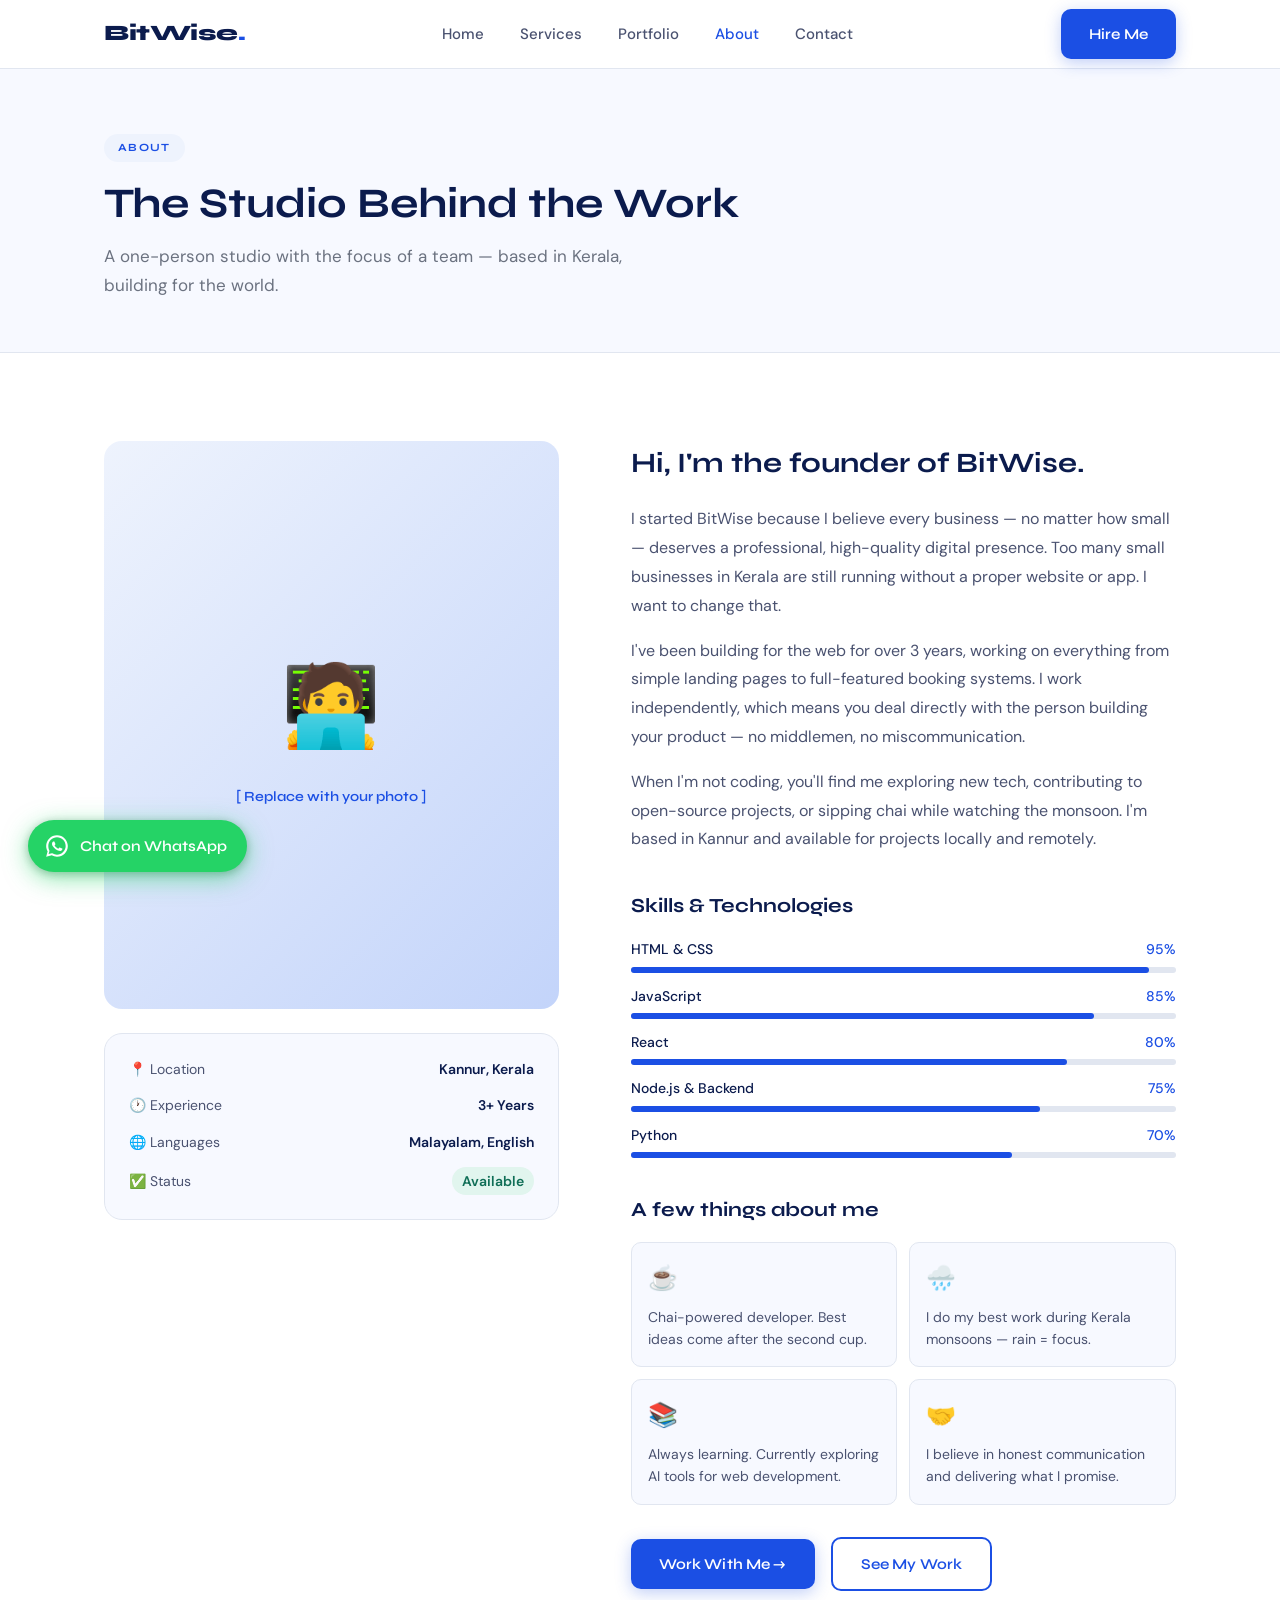
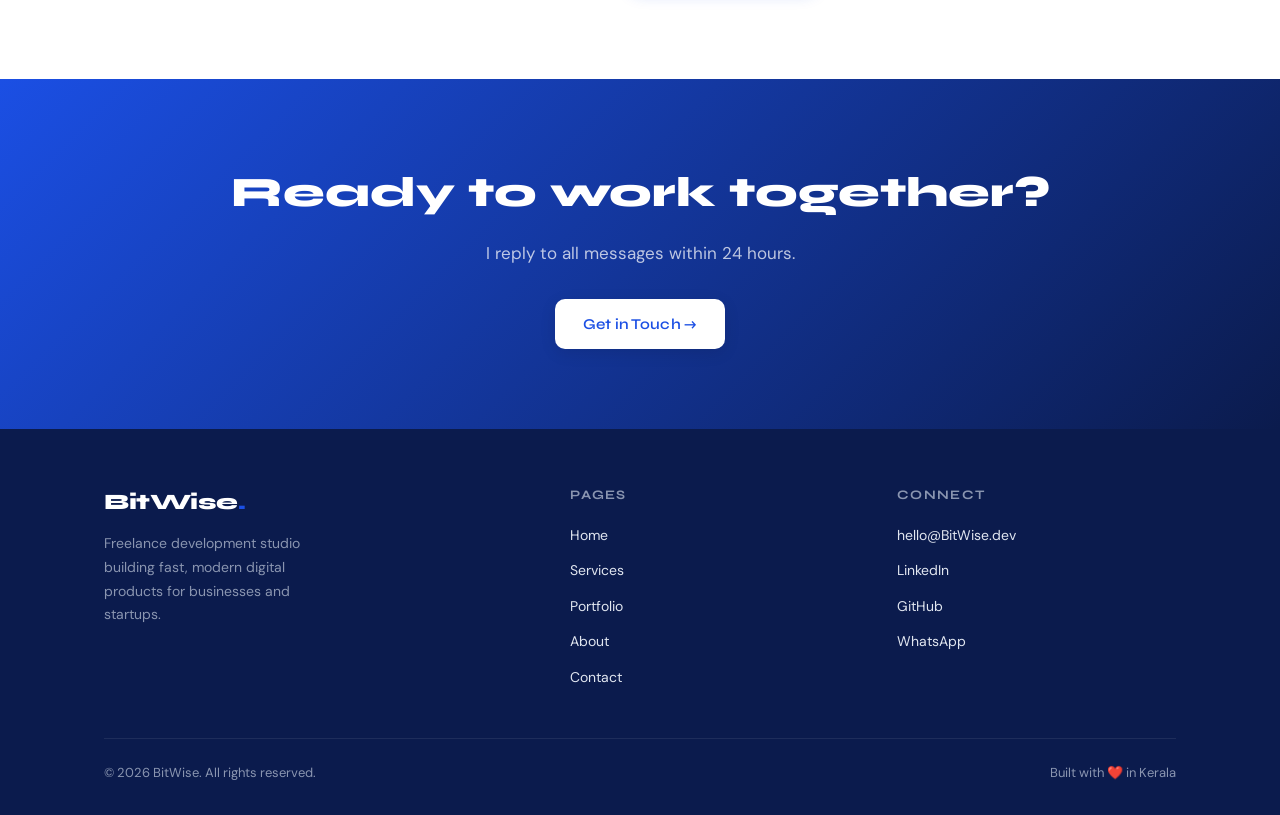
==== commit d6fa0d67: "Add files via upload" ====
--- a/about.html
+++ b/about.html
@@ -3,38 +3,38 @@
 <head>
   <meta charset="UTF-8" />
   <meta name="viewport" content="width=device-width, initial-scale=1.0, viewport-fit=cover" />
-  <title>About — Freelance Developer in Kannur Kerala | NIL</title>
-  <meta name="description" content="NIL is a freelance development studio based in Kannur, Kerala. We build websites and apps for businesses and startups. 3+ years experience, 20+ projects delivered." />
-  <meta name="keywords" content="freelance developer Kannur, web developer Kerala, about NIL development, software developer Kerala" />
+  <title>About — Freelance Developer in Kannur Kerala | BitWise</title>
+  <meta name="description" content="BitWise is a freelance development studio based in Kannur, Kerala. We build websites and apps for businesses and startups. 3+ years experience, 20+ projects delivered." />
+  <meta name="keywords" content="freelance developer Kannur, web developer Kerala, about BitWise development, software developer Kerala" />
   <meta name="robots" content="index, follow" />
-  <meta name="author" content="NIL Development Studio" />
-  <link rel="canonical" href="https://nil.dev/about" />
+  <meta name="author" content="BitWise Development Studio" />
+  <link rel="canonical" href="https://BitWise.dev/about" />
 
   <!-- Open Graph (Facebook, WhatsApp, LinkedIn previews) -->
   <meta property="og:type" content="website" />
-  <meta property="og:title" content="About NIL — Freelance Development Studio, Kerala" />
+  <meta property="og:title" content="About BitWise — Freelance Development Studio, Kerala" />
   <meta property="og:description" content="Based in Kannur, Kerala. 3+ years of experience building websites and apps for businesses and startups." />
-  <meta property="og:url" content="https://nil.dev/about" />
-  <meta property="og:site_name" content="NIL" />
-  <meta property="og:image" content="https://nil.dev/og-image.png" />
+  <meta property="og:url" content="https://BitWise.dev/about" />
+  <meta property="og:site_name" content="BitWise" />
+  <meta property="og:image" content="https://BitWise.dev/og-image.png" />
   <meta property="og:image:width" content="1200" />
   <meta property="og:image:height" content="630" />
   <meta property="og:locale" content="en_IN" />
 
   <!-- Twitter Card -->
   <meta name="twitter:card" content="summary_large_image" />
-  <meta name="twitter:title" content="About NIL — Freelance Development Studio, Kerala" />
+  <meta name="twitter:title" content="About BitWise — Freelance Development Studio, Kerala" />
   <meta name="twitter:description" content="Based in Kannur, Kerala. 3+ years of experience building websites and apps for businesses and startups." />
-  <meta name="twitter:image" content="https://nil.dev/og-image.png" />
+  <meta name="twitter:image" content="https://BitWise.dev/og-image.png" />
 
   <!-- Schema.org Structured Data -->
   <script type="application/ld+json">
   {
       "@context": "https://schema.org",
       "@type": "AboutPage",
-      "name": "About NIL",
-      "url": "https://nil.dev/about",
-      "description": "About NIL — freelance development studio based in Kannur, Kerala."
+      "name": "About BitWise",
+      "url": "https://BitWise.dev/about",
+      "description": "About BitWise — freelance development studio based in Kannur, Kerala."
     }
   </script>
   <link rel="stylesheet" href="style.css" />
@@ -43,7 +43,7 @@
 
   <nav class="navbar">
     <div class="container nav-inner">
-      <a href="index.html" class="nav-logo">nil<span>.</span></a>
+      <a href="index.html" class="nav-logo">BitWise<span>.</span></a>
       <ul class="nav-links">
         <li><a href="index.html">Home</a></li>
         <li><a href="services.html">Services</a></li>
@@ -109,9 +109,9 @@
 
         <!-- Story -->
         <div>
-          <h2 style="font-family:var(--font-head);font-size:28px;font-weight:700;color:var(--navy);margin-bottom:20px;">Hi, I'm the founder of NIL.</h2>
+          <h2 style="font-family:var(--font-head);font-size:28px;font-weight:700;color:var(--navy);margin-bottom:20px;">Hi, I'm the founder of BitWise.</h2>
           <div style="display:flex;flex-direction:column;gap:16px;font-size:16px;color:var(--gray-600);line-height:1.8;margin-bottom:36px;">
-            <p>I started NIL because I believe every business — no matter how small — deserves a professional, high-quality digital presence. Too many small businesses in Kerala are still running without a proper website or app. I want to change that.</p>
+            <p>I started BitWise because I believe every business — no matter how small — deserves a professional, high-quality digital presence. Too many small businesses in Kerala are still running without a proper website or app. I want to change that.</p>
             <p>I've been building for the web for over 3 years, working on everything from simple landing pages to full-featured booking systems. I work independently, which means you deal directly with the person building your product — no middlemen, no miscommunication.</p>
             <p>When I'm not coding, you'll find me exploring new tech, contributing to open-source projects, or sipping chai while watching the monsoon. I'm based in Kannur and available for projects locally and remotely.</p>
           </div>
@@ -205,7 +205,7 @@
     <div class="container">
       <div class="footer-inner">
         <div class="footer-brand">
-          <div class="nav-logo">nil<span style="color:var(--blue);">.</span></div>
+          <div class="nav-logo">BitWise<span style="color:var(--blue);">.</span></div>
           <p>Freelance development studio building fast, modern digital products for businesses and startups.</p>
         </div>
         <div class="footer-col">
@@ -221,7 +221,7 @@
         <div class="footer-col">
           <h4>Connect</h4>
           <ul>
-            <li><a href="mailto:hello@nil.dev">hello@nil.dev</a></li>
+            <li><a href="mailto:hello@BitWise.dev">hello@BitWise.dev</a></li>
             <li><a href="#">LinkedIn</a></li>
             <li><a href="#">GitHub</a></li>
             <li><a href="#">WhatsApp</a></li>
@@ -229,7 +229,7 @@
         </div>
       </div>
       <div class="footer-bottom">
-        <span>© 2026 NIL. All rights reserved.</span>
+        <span>© 2026 BitWise. All rights reserved.</span>
         <span>Built with ❤️ in Kerala</span>
       </div>
     </div>
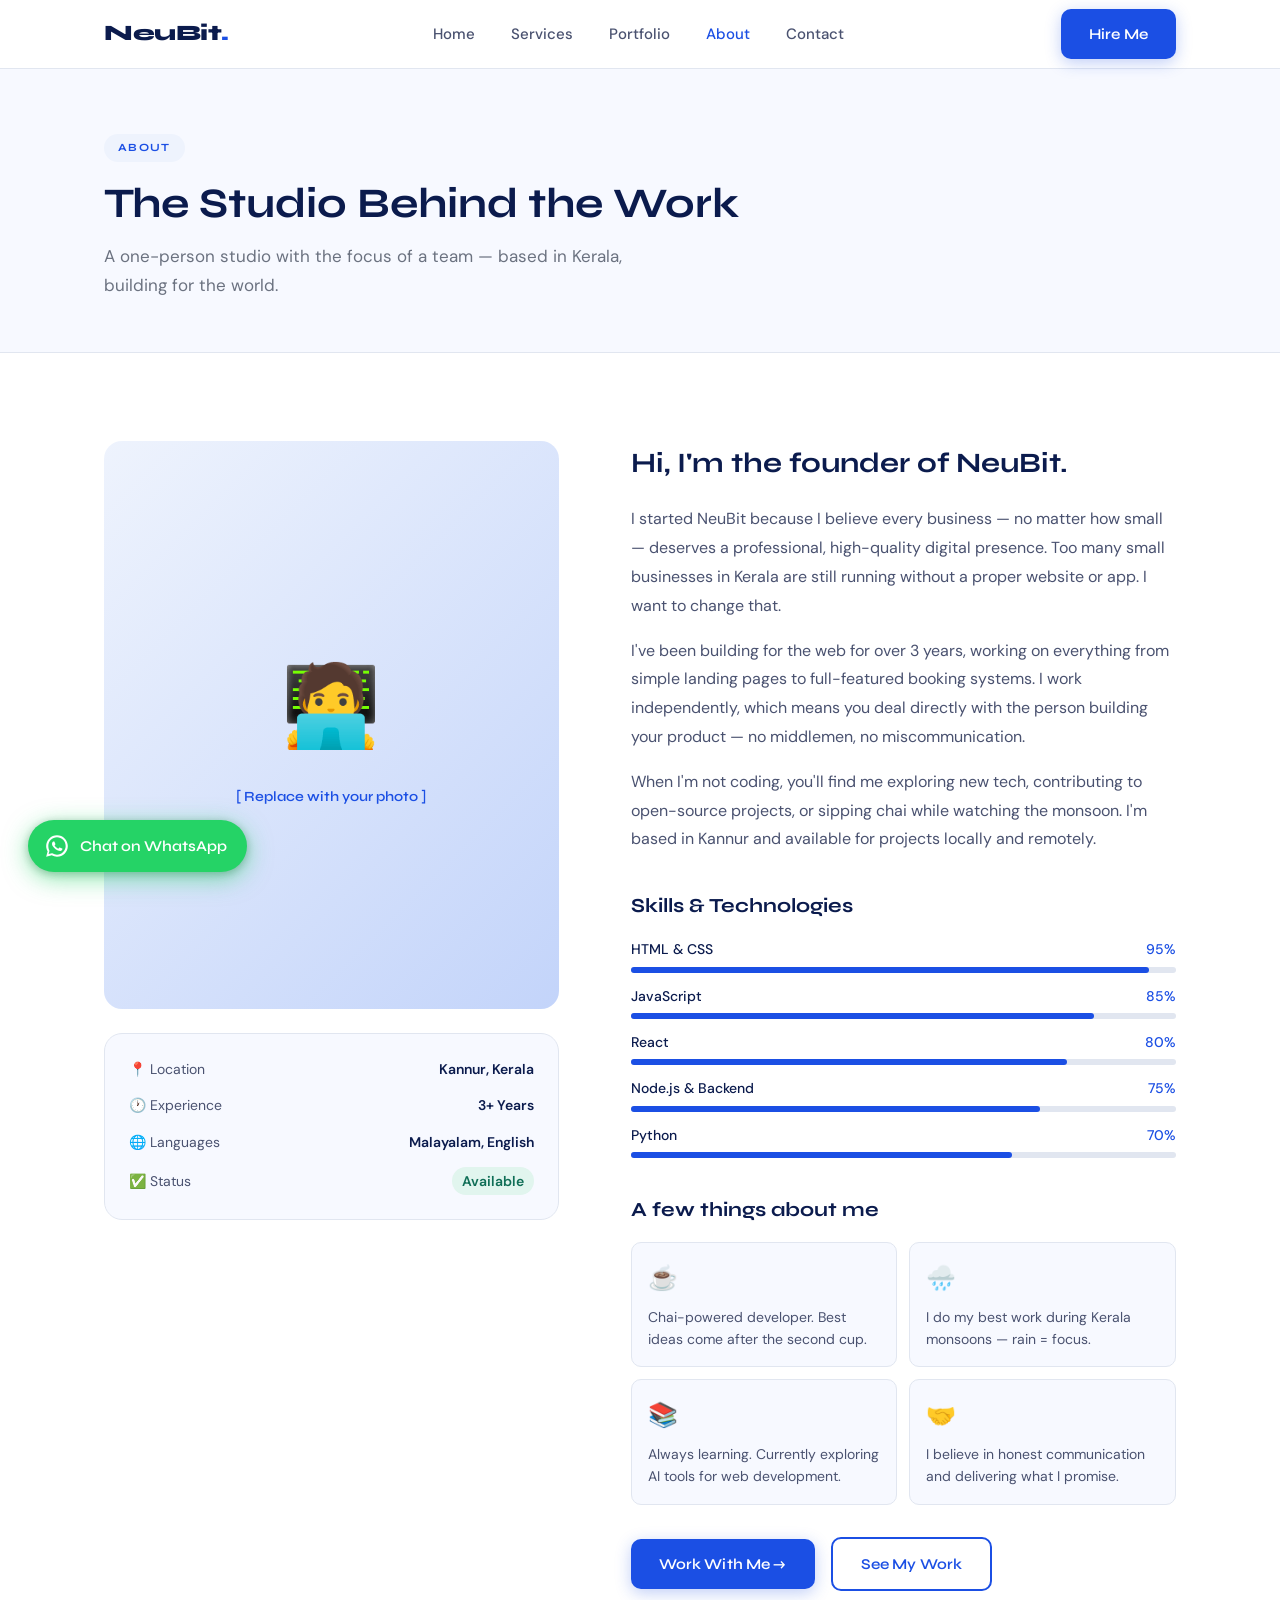
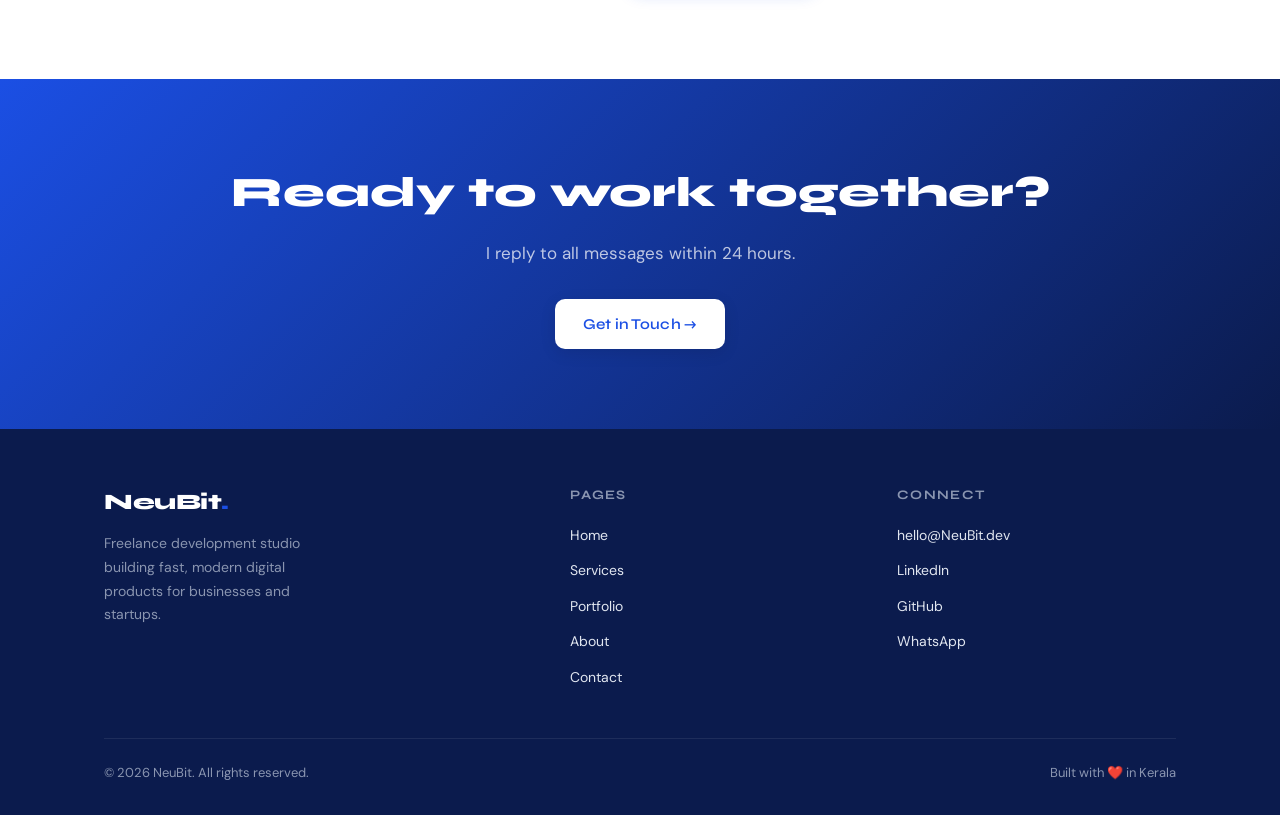
==== commit 7e34b99e: "Add files via upload" ====
--- a/about.html
+++ b/about.html
@@ -3,38 +3,38 @@
 <head>
   <meta charset="UTF-8" />
   <meta name="viewport" content="width=device-width, initial-scale=1.0, viewport-fit=cover" />
-  <title>About — Freelance Developer in Kannur Kerala | BitWise</title>
-  <meta name="description" content="BitWise is a freelance development studio based in Kannur, Kerala. We build websites and apps for businesses and startups. 3+ years experience, 20+ projects delivered." />
-  <meta name="keywords" content="freelance developer Kannur, web developer Kerala, about BitWise development, software developer Kerala" />
+  <title>About — Freelance Developer in Kannur Kerala | NeuBit</title>
+  <meta name="description" content="NeuBit is a freelance development studio based in Kannur, Kerala. We build websites and apps for businesses and startups. 3+ years experience, 20+ projects delivered." />
+  <meta name="keywords" content="freelance developer Kannur, web developer Kerala, about NeuBit development, software developer Kerala" />
   <meta name="robots" content="index, follow" />
-  <meta name="author" content="BitWise Development Studio" />
-  <link rel="canonical" href="https://BitWise.dev/about" />
+  <meta name="author" content="NeuBit Development Studio" />
+  <link rel="canonical" href="https://NeuBit.dev/about" />
 
   <!-- Open Graph (Facebook, WhatsApp, LinkedIn previews) -->
   <meta property="og:type" content="website" />
-  <meta property="og:title" content="About BitWise — Freelance Development Studio, Kerala" />
+  <meta property="og:title" content="About NeuBit — Freelance Development Studio, Kerala" />
   <meta property="og:description" content="Based in Kannur, Kerala. 3+ years of experience building websites and apps for businesses and startups." />
-  <meta property="og:url" content="https://BitWise.dev/about" />
-  <meta property="og:site_name" content="BitWise" />
-  <meta property="og:image" content="https://BitWise.dev/og-image.png" />
+  <meta property="og:url" content="https://NeuBit.dev/about" />
+  <meta property="og:site_name" content="NeuBit" />
+  <meta property="og:image" content="https://NeuBit.dev/og-image.png" />
   <meta property="og:image:width" content="1200" />
   <meta property="og:image:height" content="630" />
   <meta property="og:locale" content="en_IN" />
 
   <!-- Twitter Card -->
   <meta name="twitter:card" content="summary_large_image" />
-  <meta name="twitter:title" content="About BitWise — Freelance Development Studio, Kerala" />
+  <meta name="twitter:title" content="About NeuBit — Freelance Development Studio, Kerala" />
   <meta name="twitter:description" content="Based in Kannur, Kerala. 3+ years of experience building websites and apps for businesses and startups." />
-  <meta name="twitter:image" content="https://BitWise.dev/og-image.png" />
+  <meta name="twitter:image" content="https://NeuBit.dev/og-image.png" />
 
   <!-- Schema.org Structured Data -->
   <script type="application/ld+json">
   {
       "@context": "https://schema.org",
       "@type": "AboutPage",
-      "name": "About BitWise",
-      "url": "https://BitWise.dev/about",
-      "description": "About BitWise — freelance development studio based in Kannur, Kerala."
+      "name": "About NeuBit",
+      "url": "https://NeuBit.dev/about",
+      "description": "About NeuBit — freelance development studio based in Kannur, Kerala."
     }
   </script>
   <link rel="stylesheet" href="style.css" />
@@ -43,7 +43,7 @@
 
   <nav class="navbar">
     <div class="container nav-inner">
-      <a href="index.html" class="nav-logo">BitWise<span>.</span></a>
+      <a href="index.html" class="nav-logo">NeuBit<span>.</span></a>
       <ul class="nav-links">
         <li><a href="index.html">Home</a></li>
         <li><a href="services.html">Services</a></li>
@@ -109,9 +109,9 @@
 
         <!-- Story -->
         <div>
-          <h2 style="font-family:var(--font-head);font-size:28px;font-weight:700;color:var(--navy);margin-bottom:20px;">Hi, I'm the founder of BitWise.</h2>
+          <h2 style="font-family:var(--font-head);font-size:28px;font-weight:700;color:var(--navy);margin-bottom:20px;">Hi, I'm the founder of NeuBit.</h2>
           <div style="display:flex;flex-direction:column;gap:16px;font-size:16px;color:var(--gray-600);line-height:1.8;margin-bottom:36px;">
-            <p>I started BitWise because I believe every business — no matter how small — deserves a professional, high-quality digital presence. Too many small businesses in Kerala are still running without a proper website or app. I want to change that.</p>
+            <p>I started NeuBit because I believe every business — no matter how small — deserves a professional, high-quality digital presence. Too many small businesses in Kerala are still running without a proper website or app. I want to change that.</p>
             <p>I've been building for the web for over 3 years, working on everything from simple landing pages to full-featured booking systems. I work independently, which means you deal directly with the person building your product — no middlemen, no miscommunication.</p>
             <p>When I'm not coding, you'll find me exploring new tech, contributing to open-source projects, or sipping chai while watching the monsoon. I'm based in Kannur and available for projects locally and remotely.</p>
           </div>
@@ -205,7 +205,7 @@
     <div class="container">
       <div class="footer-inner">
         <div class="footer-brand">
-          <div class="nav-logo">BitWise<span style="color:var(--blue);">.</span></div>
+          <div class="nav-logo">NeuBit<span style="color:var(--blue);">.</span></div>
           <p>Freelance development studio building fast, modern digital products for businesses and startups.</p>
         </div>
         <div class="footer-col">
@@ -221,7 +221,7 @@
         <div class="footer-col">
           <h4>Connect</h4>
           <ul>
-            <li><a href="mailto:hello@BitWise.dev">hello@BitWise.dev</a></li>
+            <li><a href="mailto:hello@NeuBit.dev">hello@NeuBit.dev</a></li>
             <li><a href="#">LinkedIn</a></li>
             <li><a href="#">GitHub</a></li>
             <li><a href="#">WhatsApp</a></li>
@@ -229,7 +229,7 @@
         </div>
       </div>
       <div class="footer-bottom">
-        <span>© 2026 BitWise. All rights reserved.</span>
+        <span>© 2026 NeuBit. All rights reserved.</span>
         <span>Built with ❤️ in Kerala</span>
       </div>
     </div>
